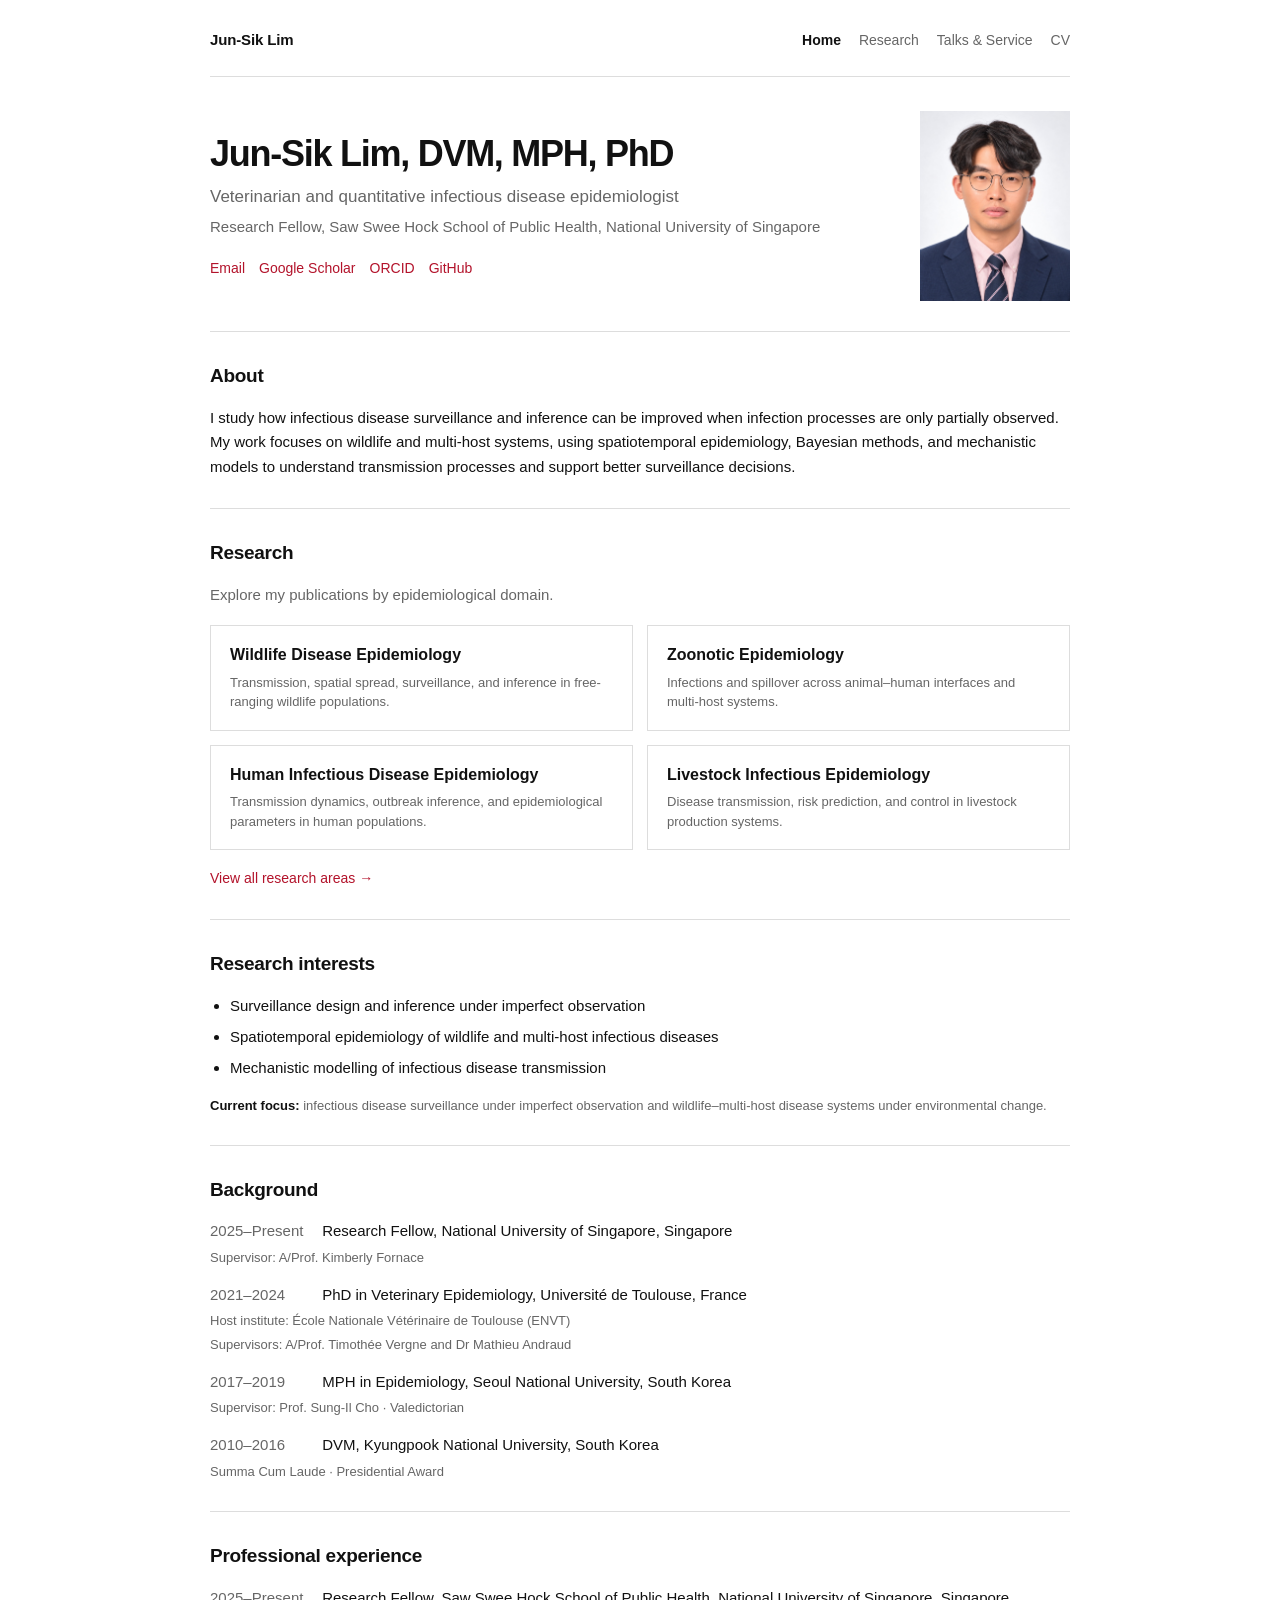
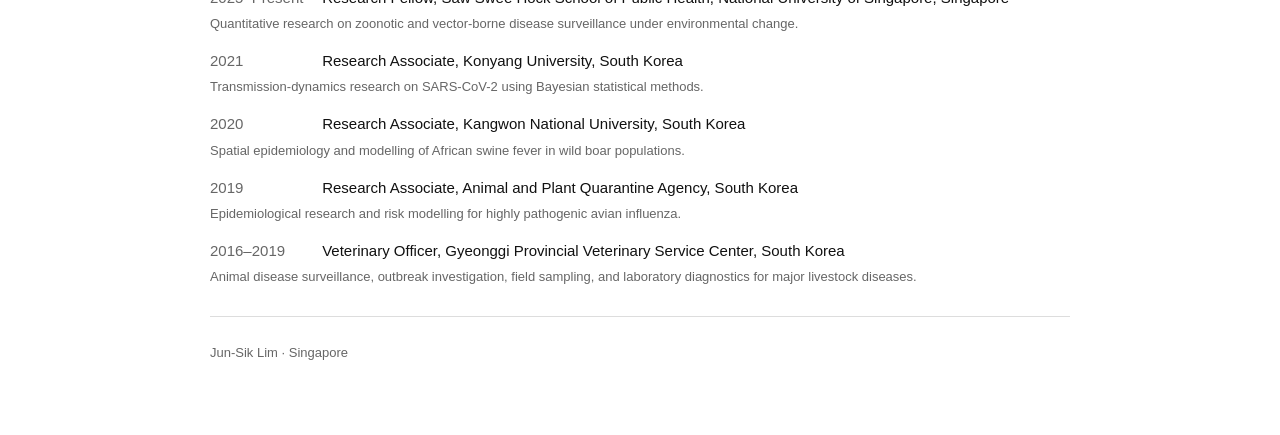
==== index.html @ 7849319b "Add files via upload" ====
<!doctype html>
<html lang="en">
<head>
  <meta charset="utf-8">
  <meta name="viewport" content="width=device-width, initial-scale=1">
  <title>Jun-Sik Lim | Infectious Disease Epidemiologist</title>
  <meta name="description" content="Official academic website of Jun-Sik Lim, DVM, MPH, PhD — veterinarian and quantitative infectious disease epidemiologist working on surveillance, wildlife and multi-host systems, spatiotemporal epidemiology, Bayesian methods, and mechanistic modelling.">
  <meta name="author" content="Jun-Sik Lim">
  <meta name="robots" content="index, follow, max-image-preview:large, max-snippet:-1, max-video-preview:-1">
  <meta property="og:type" content="profile">
  <meta property="og:title" content="Jun-Sik Lim | Infectious Disease Epidemiologist">
  <meta property="og:description" content="Veterinarian and quantitative infectious disease epidemiologist studying surveillance, wildlife and multi-host systems, and infectious disease transmission.">
  <meta property="profile:first_name" content="Jun-Sik">
  <meta property="profile:last_name" content="Lim">
  <link rel="stylesheet" href="assets/site.css">
  <script type="application/ld+json">
  {
    "@context": "https://schema.org",
    "@type": "ProfilePage",
    "mainEntity": {
      "@type": "Person",
      "name": "Jun-Sik Lim",
      "alternateName": ["Jun Sik Lim", "LIM Jun-Sik", "Jun-Sik LIM"],
      "honorificSuffix": ["DVM", "MPH", "PhD"],
      "jobTitle": "Research Fellow",
      "description": "Veterinarian and quantitative infectious disease epidemiologist studying infectious disease surveillance and inference under imperfect observation, with a focus on wildlife and multi-host systems.",
      "affiliation": {"@type": "CollegeOrUniversity", "name": "National University of Singapore"},
      "sameAs": [
        "https://sph.nus.edu.sg/faculty-directory/lim-jun-sik/",
        "https://scholar.google.com/citations?user=Qji39HAAAAAJ",
        "https://orcid.org/0000-0003-4645-2347",
        "https://github.com/borizook"
      ]
    }
  }
  </script>
</head>
<body>
  <main class="page">
    <nav class="site-nav" aria-label="Primary navigation">
      <a class="brand" href="index.html">Jun-Sik Lim</a>
      <div class="nav-links">
        <a class="active" href="index.html">Home</a>
        <a href="research.html">Research</a>
        <a href="talks-service.html">Talks &amp; Service</a>
        <a href="cv.html">CV</a>
      </div>
    </nav>

    <header class="profile-header">
      <div class="profile-text">
        <h1>Jun-Sik Lim, DVM, MPH, PhD</h1>
        <p class="title">Veterinarian and quantitative infectious disease epidemiologist</p>
        <p class="affiliation">Research Fellow, Saw Swee Hock School of Public Health, National University of Singapore</p>
        <div class="links">
          <a href="mailto:jun-sik.lim@nus.edu.sg">Email</a>
          <a href="https://scholar.google.com/citations?user=Qji39HAAAAAJ" target="_blank" rel="noopener">Google Scholar</a>
          <a href="https://orcid.org/0000-0003-4645-2347" target="_blank" rel="noopener">ORCID</a>
          <a href="https://github.com/borizook" target="_blank" rel="noopener">GitHub</a>
        </div>
      </div>
      <img src="assets/profile.png" alt="Jun-Sik Lim, veterinarian and quantitative infectious disease epidemiologist" class="profile-photo" width="150" height="190" decoding="async" fetchpriority="high">
    </header>

    <section>
      <h2>About</h2>
      <p>I study how infectious disease surveillance and inference can be improved when infection processes are only partially observed. My work focuses on wildlife and multi-host systems, using spatiotemporal epidemiology, Bayesian methods, and mechanistic models to understand transmission processes and support better surveillance decisions.</p>
    </section>

    <section>
      <h2>Research</h2>
      <p class="muted">Explore my publications by epidemiological domain.</p>
      <div class="area-grid">
        <a class="area-card" href="wildlife-disease-epidemiology.html">
          <div class="name">Wildlife Disease Epidemiology</div>
          <div class="desc">Transmission, spatial spread, surveillance, and inference in free-ranging wildlife populations.</div>
        </a>
        <a class="area-card" href="zoonotic-epidemiology.html">
          <div class="name">Zoonotic Epidemiology</div>
          <div class="desc">Infections and spillover across animal–human interfaces and multi-host systems.</div>
        </a>
        <a class="area-card" href="human-infectious-disease-epidemiology.html">
          <div class="name">Human Infectious Disease Epidemiology</div>
          <div class="desc">Transmission dynamics, outbreak inference, and epidemiological parameters in human populations.</div>
        </a>
        <a class="area-card" href="livestock-infectious-epidemiology.html">
          <div class="name">Livestock Infectious Epidemiology</div>
          <div class="desc">Disease transmission, risk prediction, and control in livestock production systems.</div>
        </a>
      </div>
      <p style="margin-top:17px;font-size:14px;"><a href="research.html">View all research areas →</a></p>
    </section>

    <section>
      <h2>Research interests</h2>
      <ul>
        <li>Surveillance design and inference under imperfect observation</li>
        <li>Spatiotemporal epidemiology of wildlife and multi-host infectious diseases</li>
        <li>Mechanistic modelling of infectious disease transmission</li>
      </ul>
      <p class="pub-meta" style="margin-top:14px;"><strong style="color:#111111;">Current focus:</strong> infectious disease surveillance under imperfect observation and wildlife–multi-host disease systems under environmental change.</p>
    </section>

    <section>
      <h2>Background</h2>
      <div class="background-item"><span class="year">2025–Present</span> Research Fellow, National University of Singapore, Singapore<div class="pub-meta">Supervisor: A/Prof. Kimberly Fornace</div></div>
      <div class="background-item"><span class="year">2021–2024</span> PhD in Veterinary Epidemiology, Université de Toulouse, France<div class="pub-meta">Host institute: École Nationale Vétérinaire de Toulouse (ENVT)</div><div class="pub-meta">Supervisors: A/Prof. Timothée Vergne and Dr Mathieu Andraud</div></div>
      <div class="background-item"><span class="year">2017–2019</span> MPH in Epidemiology, Seoul National University, South Korea<div class="pub-meta">Supervisor: Prof. Sung-Il Cho · Valedictorian</div></div>
      <div class="background-item"><span class="year">2010–2016</span> DVM, Kyungpook National University, South Korea<div class="pub-meta">Summa Cum Laude · Presidential Award</div></div>
    </section>

    <section>
      <h2>Professional experience</h2>
      <div class="background-item"><span class="year">2025–Present</span> Research Fellow, Saw Swee Hock School of Public Health, National University of Singapore, Singapore<div class="pub-meta">Quantitative research on zoonotic and vector-borne disease surveillance under environmental change.</div></div>
      <div class="background-item"><span class="year">2021</span> Research Associate, Konyang University, South Korea<div class="pub-meta">Transmission-dynamics research on SARS-CoV-2 using Bayesian statistical methods.</div></div>
      <div class="background-item"><span class="year">2020</span> Research Associate, Kangwon National University, South Korea<div class="pub-meta">Spatial epidemiology and modelling of African swine fever in wild boar populations.</div></div>
      <div class="background-item"><span class="year">2019</span> Research Associate, Animal and Plant Quarantine Agency, South Korea<div class="pub-meta">Epidemiological research and risk modelling for highly pathogenic avian influenza.</div></div>
      <div class="background-item"><span class="year">2016–2019</span> Veterinary Officer, Gyeonggi Provincial Veterinary Service Center, South Korea<div class="pub-meta">Animal disease surveillance, outbreak investigation, field sampling, and laboratory diagnostics for major livestock diseases.</div></div>
    </section>

    <footer>Jun-Sik Lim · Singapore</footer>
  </main>
</body>
</html>
---- assets/site.css ----
:root{
  --text:#111111;
  --muted:#666666;
  --line:#dddddd;
  --accent:#b3132b;
  --bg:#ffffff;
  --soft:#f7f7f7;
  --max:860px;
}

*{box-sizing:border-box}
html{scroll-behavior:smooth}
body{
  margin:0;
  background:var(--bg);
  color:var(--text);
  font-family:Arial,Helvetica,"Apple SD Gothic Neo","Noto Sans KR",sans-serif;
  line-height:1.62;
  -webkit-font-smoothing:antialiased;
}
a{color:var(--accent);text-decoration:none}
a:hover{text-decoration:underline}
.page{
  width:min(var(--max),calc(100% - 36px));
  margin:0 auto;
  padding:28px 0 72px;
}
.site-nav{
  display:flex;
  justify-content:space-between;
  align-items:center;
  gap:24px;
  padding:0 0 24px;
  margin-bottom:34px;
  border-bottom:1px solid var(--line);
}
.brand{
  color:var(--text);
  font-weight:700;
  font-size:15px;
  letter-spacing:-0.01em;
  white-space:nowrap;
}
.brand:hover{text-decoration:none;color:var(--accent)}
.nav-links{display:flex;flex-wrap:wrap;gap:18px;font-size:14px}
.nav-links a{color:var(--muted)}
.nav-links a:hover,.nav-links a.active{color:var(--text);text-decoration:none}
.nav-links a.active{font-weight:700}

.profile-header{
  display:flex;
  justify-content:space-between;
  align-items:center;
  gap:42px;
  padding-bottom:30px;
  border-bottom:1px solid var(--line);
}
.profile-text{flex:1;min-width:0}
.profile-photo{
  width:150px;
  height:190px;
  object-fit:cover;
  object-position:center top;
  flex:0 0 auto;
}
h1{
  margin:0 0 9px;
  font-size:36px;
  line-height:1.15;
  font-weight:700;
  letter-spacing:-0.035em;
}
.page-title{font-size:34px}
.title{margin:0;font-size:17px;color:var(--muted)}
.affiliation{margin:4px 0 0;font-size:15px;color:var(--muted)}
.links{display:flex;flex-wrap:wrap;gap:14px;margin-top:18px;font-size:14px}
section{padding:29px 0;border-bottom:1px solid var(--line)}
h2{margin:0 0 14px;font-size:19px;font-weight:700;letter-spacing:-0.015em}
h3{margin:0 0 6px;font-size:16px;font-weight:700}
p{margin:0;font-size:15px}
.lede{max-width:760px;color:#333;font-size:16px}
.muted{color:var(--muted)}
ul{margin:0;padding-left:20px}
li{margin:7px 0;font-size:15px}

.area-grid{
  display:grid;
  grid-template-columns:repeat(2,minmax(0,1fr));
  gap:14px;
  margin-top:18px;
}
.area-card{
  display:block;
  padding:18px 19px;
  border:1px solid var(--line);
  color:var(--text);
  background:#fff;
  transition:transform .15s ease,border-color .15s ease,box-shadow .15s ease;
}
.area-card:hover{
  text-decoration:none;
  border-color:#b7b7b7;
  transform:translateY(-1px);
  box-shadow:0 4px 16px rgba(0,0,0,.04);
}
.area-card .kicker{font-size:12px;color:var(--muted);margin-bottom:4px;text-transform:uppercase;letter-spacing:.04em}
.area-card .name{font-size:16px;font-weight:700;line-height:1.35}
.area-card .desc{margin-top:7px;font-size:13px;color:var(--muted);line-height:1.5}

.research-subnav{
  display:flex;
  flex-wrap:wrap;
  gap:8px;
  margin-top:20px;
}
.research-subnav a{
  display:inline-block;
  padding:7px 10px;
  border:1px solid var(--line);
  border-radius:999px;
  color:var(--muted);
  font-size:12px;
  line-height:1.2;
}
.research-subnav a:hover,.research-subnav a.active{
  text-decoration:none;
  border-color:var(--text);
  color:var(--text);
}
.research-subnav a.active{background:var(--text);color:#fff}

.pub{margin-bottom:19px}
.pub:last-child{margin-bottom:0}
.pub-title{font-size:15px;font-weight:600;line-height:1.48}
.pub-title a{color:var(--text)}
.pub-title a:hover{color:var(--accent);text-decoration:none}
.pub-meta{margin-top:3px;font-size:13px;color:var(--muted)}
.pub-role{
  display:inline-block;
  margin-left:6px;
  padding:1px 6px;
  border:1px solid #d4d4d4;
  border-radius:999px;
  color:#555;
  font-size:11px;
  line-height:1.5;
  vertical-align:1px;
  white-space:nowrap;
}

.background-item{margin-bottom:15px;font-size:15px}
.background-item:last-child{margin-bottom:0}
.year{color:var(--muted);display:inline-block;min-width:108px}
.small{font-size:13px;color:var(--muted)}

.breadcrumb{margin:0 0 15px;font-size:13px;color:var(--muted)}
.breadcrumb a{color:var(--muted)}
.section-intro{padding:4px 0 30px;border-bottom:1px solid var(--line)}
.section-intro .lede{margin-top:9px}
.back-link{display:inline-block;margin-top:18px;font-size:13px}

.cv-grid{display:grid;grid-template-columns:1fr 1fr;gap:26px}
.cv-block{padding:0}
.cv-block h2{font-size:17px}

footer{padding-top:25px;font-size:13px;color:var(--muted)}

@media(max-width:680px){
  .page{padding-top:20px}
  .site-nav{align-items:flex-start;flex-direction:column;gap:12px;margin-bottom:28px}
  .nav-links{gap:14px}
  .profile-header{flex-direction:column-reverse;align-items:flex-start;gap:22px}
  .profile-photo{width:120px;height:150px}
  h1,.page-title{font-size:30px}
  .area-grid,.cv-grid{grid-template-columns:1fr}
  .year{display:block;min-width:0;margin-bottom:2px}
}
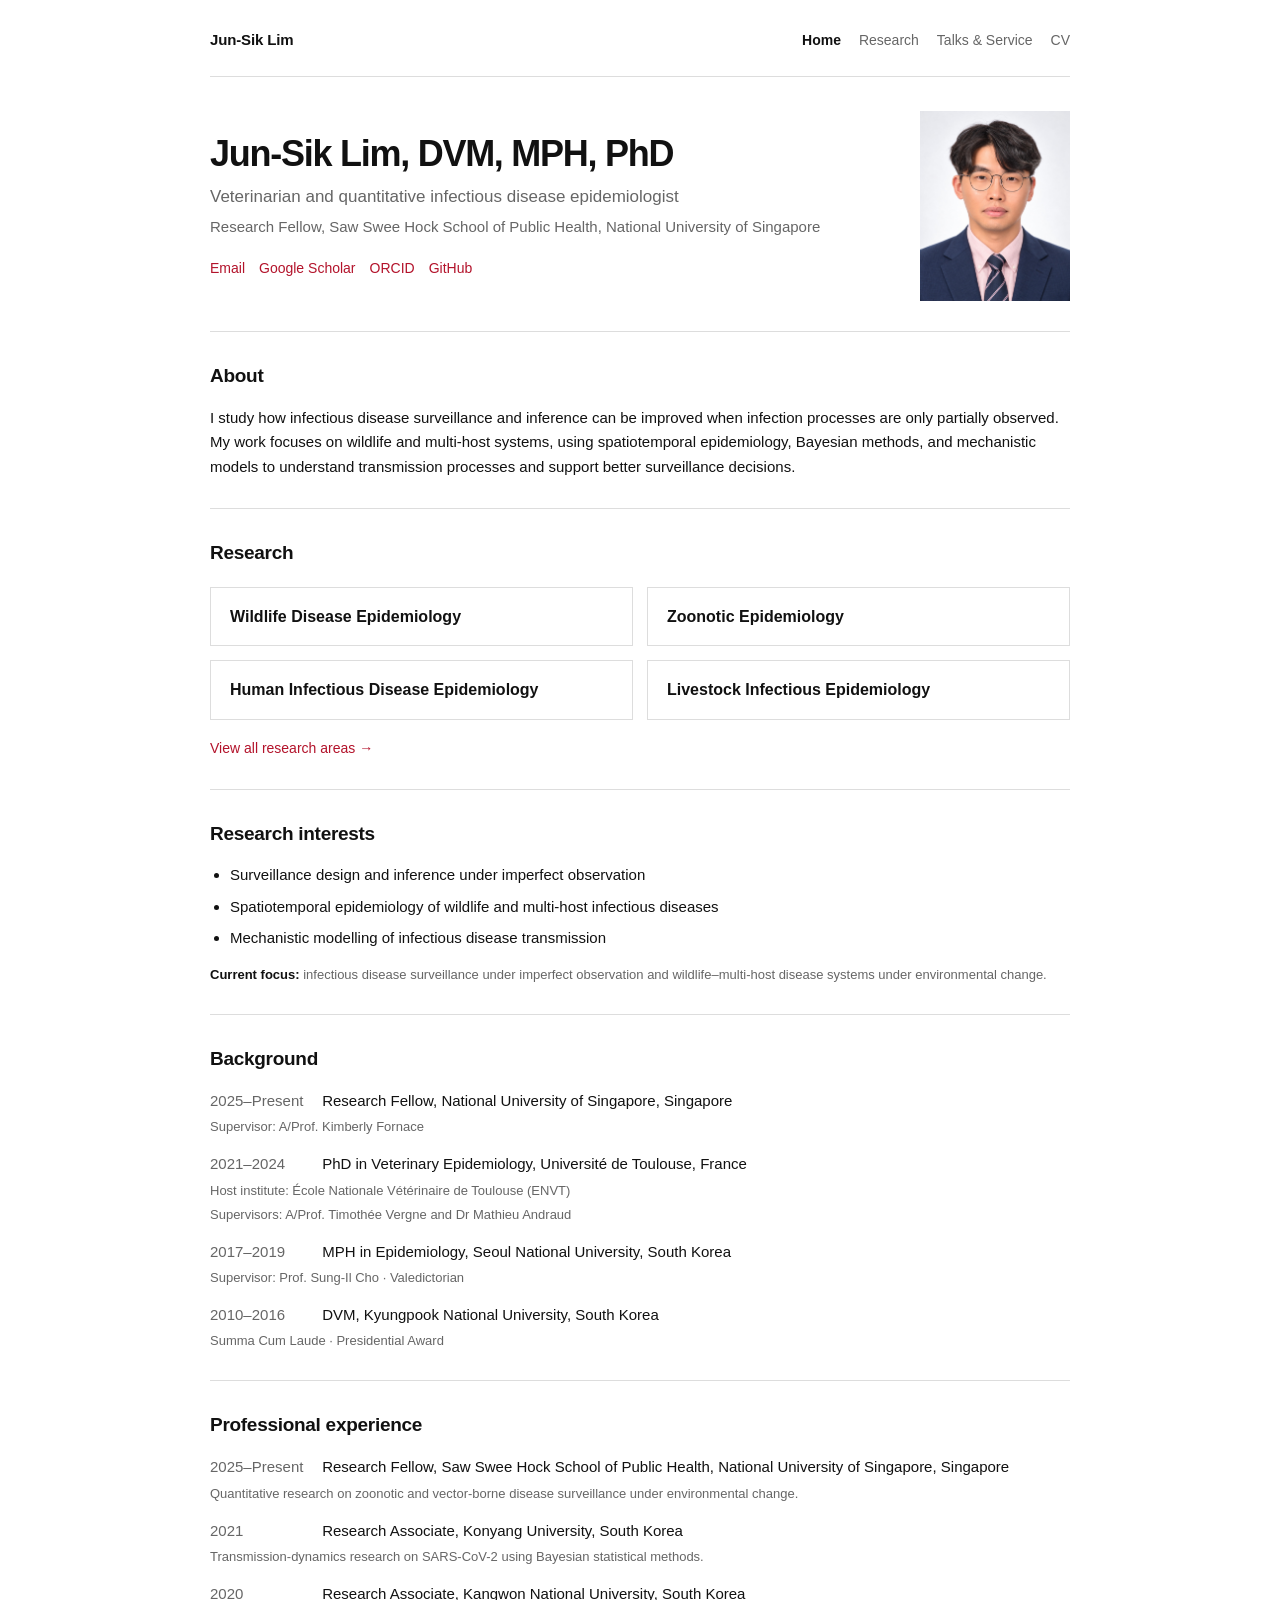
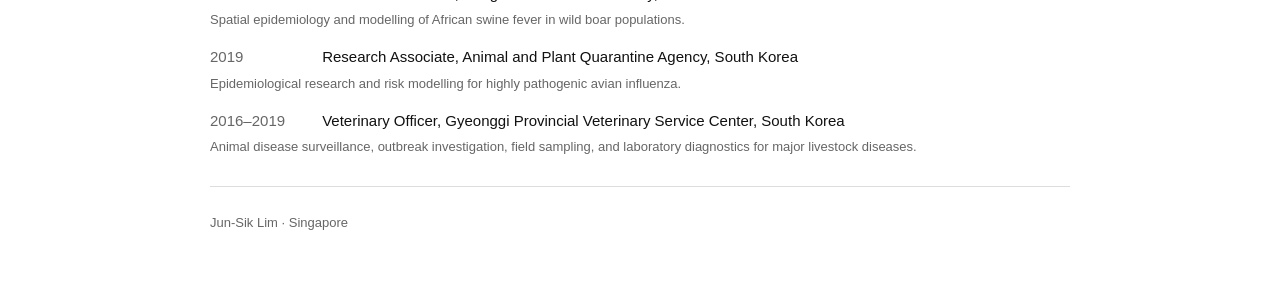
==== commit 9613a45a: "Add files via upload" ====
--- a/index.html
+++ b/index.html
@@ -69,23 +69,18 @@
 
     <section>
       <h2>Research</h2>
-      <p class="muted">Explore my publications by epidemiological domain.</p>
       <div class="area-grid">
         <a class="area-card" href="wildlife-disease-epidemiology.html">
           <div class="name">Wildlife Disease Epidemiology</div>
-          <div class="desc">Transmission, spatial spread, surveillance, and inference in free-ranging wildlife populations.</div>
         </a>
         <a class="area-card" href="zoonotic-epidemiology.html">
           <div class="name">Zoonotic Epidemiology</div>
-          <div class="desc">Infections and spillover across animal–human interfaces and multi-host systems.</div>
         </a>
         <a class="area-card" href="human-infectious-disease-epidemiology.html">
           <div class="name">Human Infectious Disease Epidemiology</div>
-          <div class="desc">Transmission dynamics, outbreak inference, and epidemiological parameters in human populations.</div>
         </a>
         <a class="area-card" href="livestock-infectious-epidemiology.html">
           <div class="name">Livestock Infectious Epidemiology</div>
-          <div class="desc">Disease transmission, risk prediction, and control in livestock production systems.</div>
         </a>
       </div>
       <p style="margin-top:17px;font-size:14px;"><a href="research.html">View all research areas →</a></p>
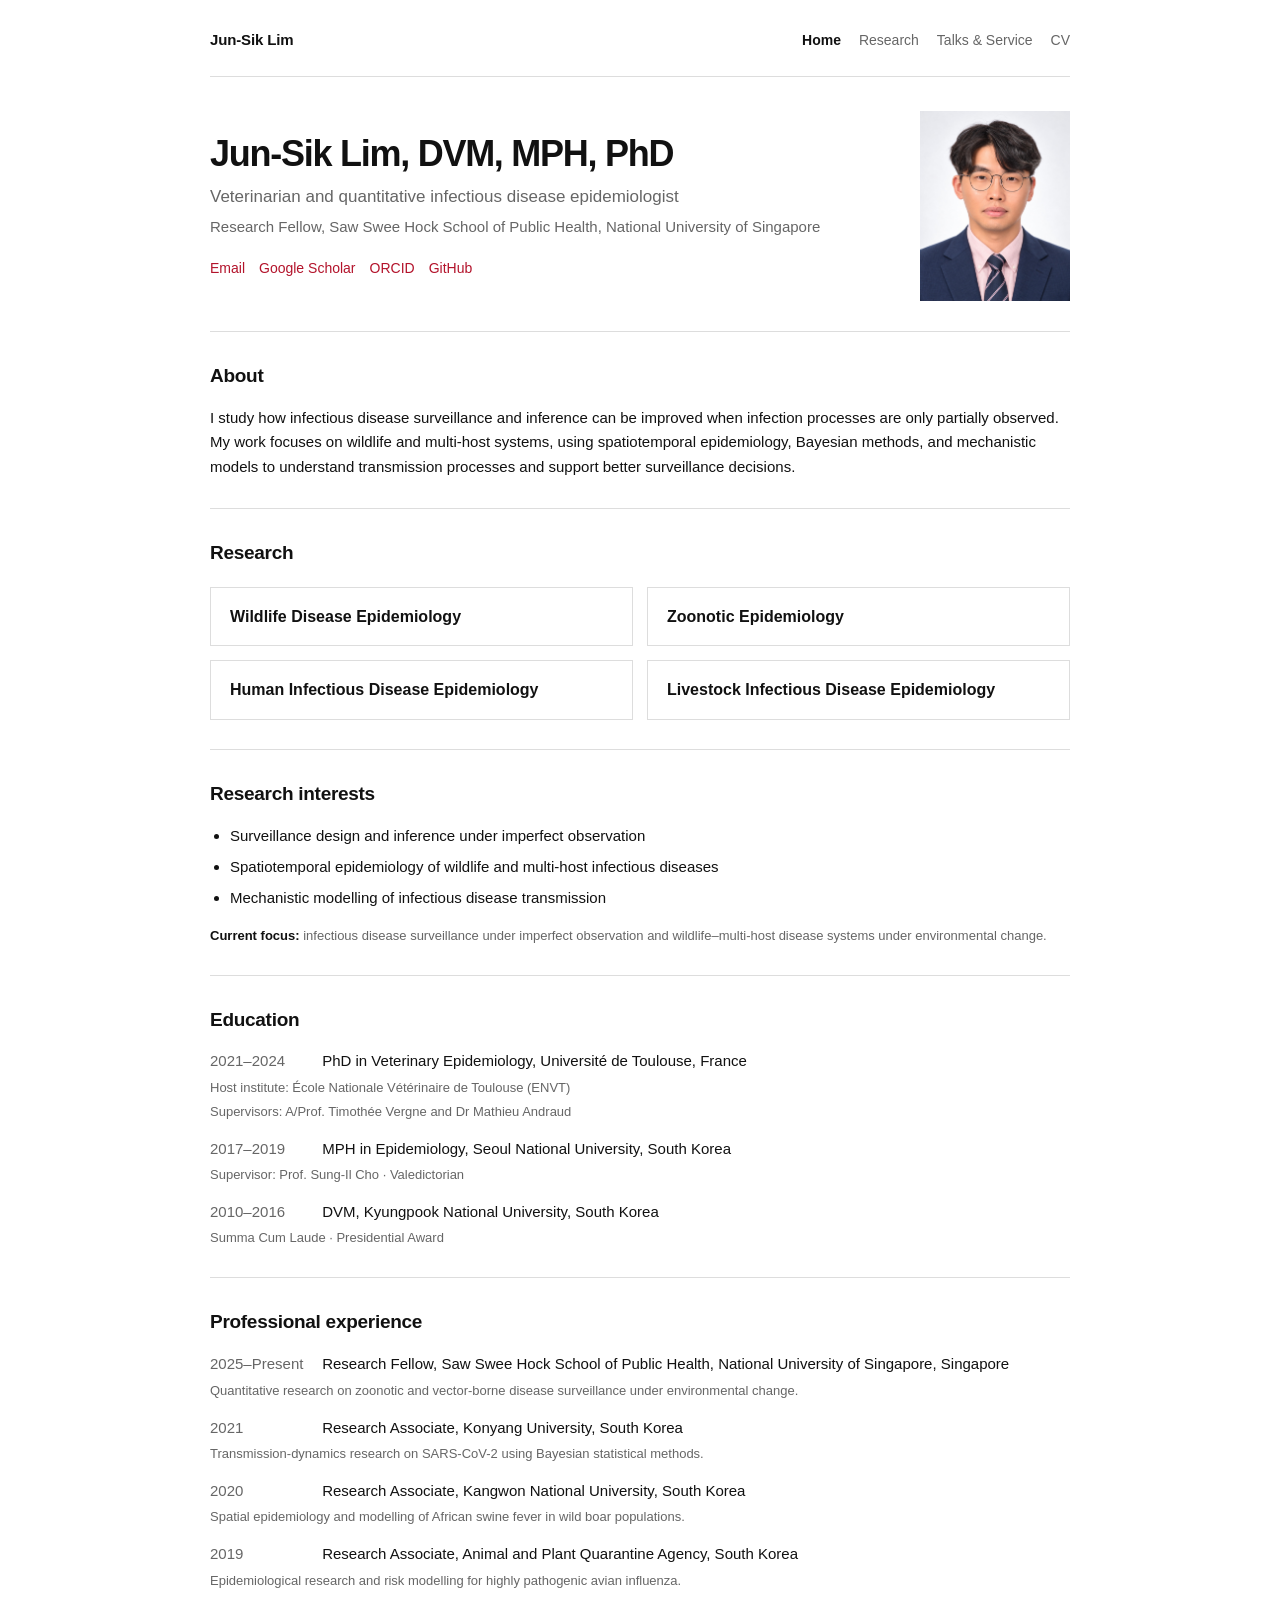
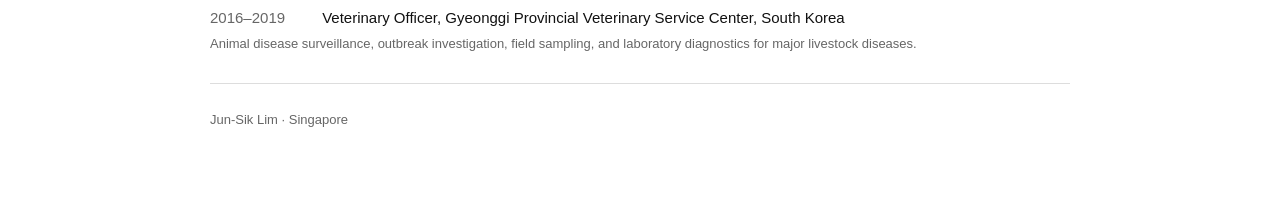
==== commit 1a62cfc5: "Add files via upload" ====
--- a/index.html
+++ b/index.html
@@ -80,10 +80,9 @@
           <div class="name">Human Infectious Disease Epidemiology</div>
         </a>
         <a class="area-card" href="livestock-infectious-epidemiology.html">
-          <div class="name">Livestock Infectious Epidemiology</div>
+          <div class="name">Livestock Infectious Disease Epidemiology</div>
         </a>
       </div>
-      <p style="margin-top:17px;font-size:14px;"><a href="research.html">View all research areas →</a></p>
     </section>
 
     <section>
@@ -97,8 +96,7 @@
     </section>
 
     <section>
-      <h2>Background</h2>
-      <div class="background-item"><span class="year">2025–Present</span> Research Fellow, National University of Singapore, Singapore<div class="pub-meta">Supervisor: A/Prof. Kimberly Fornace</div></div>
+      <h2>Education</h2>
       <div class="background-item"><span class="year">2021–2024</span> PhD in Veterinary Epidemiology, Université de Toulouse, France<div class="pub-meta">Host institute: École Nationale Vétérinaire de Toulouse (ENVT)</div><div class="pub-meta">Supervisors: A/Prof. Timothée Vergne and Dr Mathieu Andraud</div></div>
       <div class="background-item"><span class="year">2017–2019</span> MPH in Epidemiology, Seoul National University, South Korea<div class="pub-meta">Supervisor: Prof. Sung-Il Cho · Valedictorian</div></div>
       <div class="background-item"><span class="year">2010–2016</span> DVM, Kyungpook National University, South Korea<div class="pub-meta">Summa Cum Laude · Presidential Award</div></div>
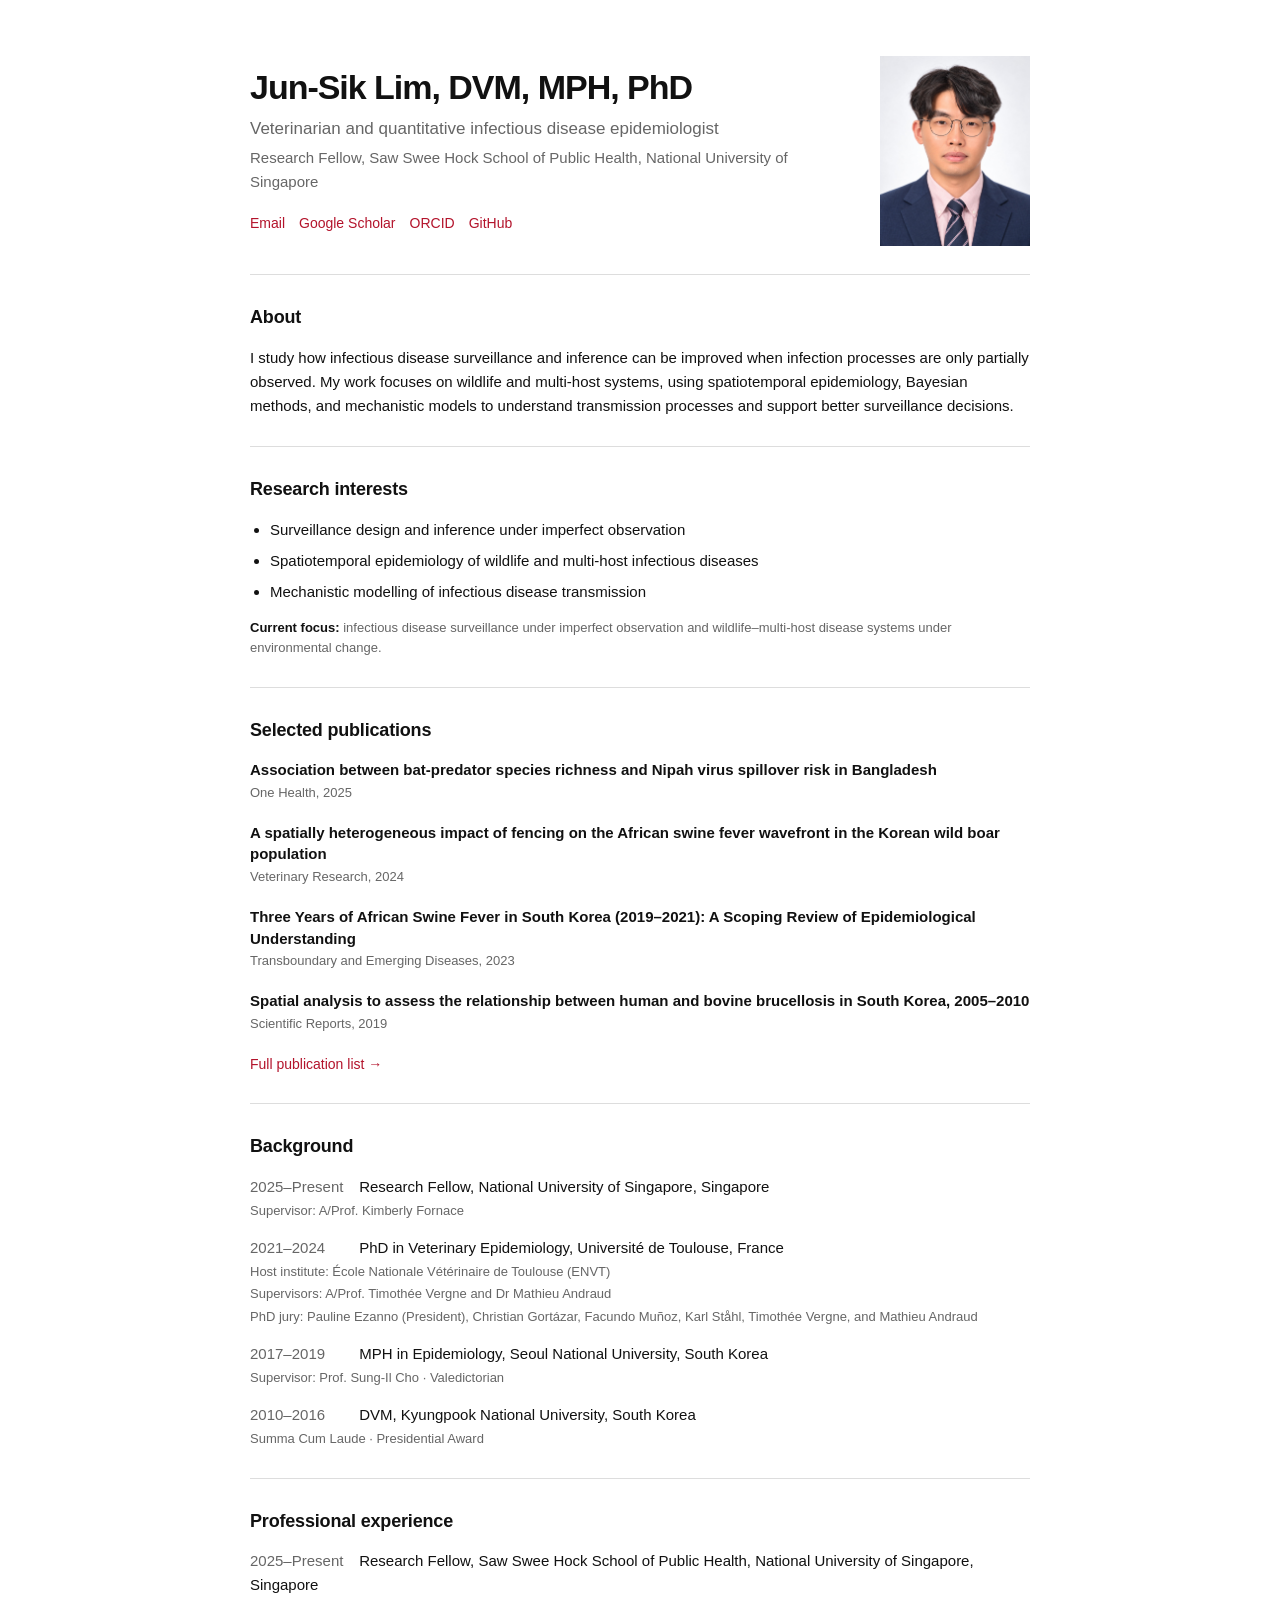
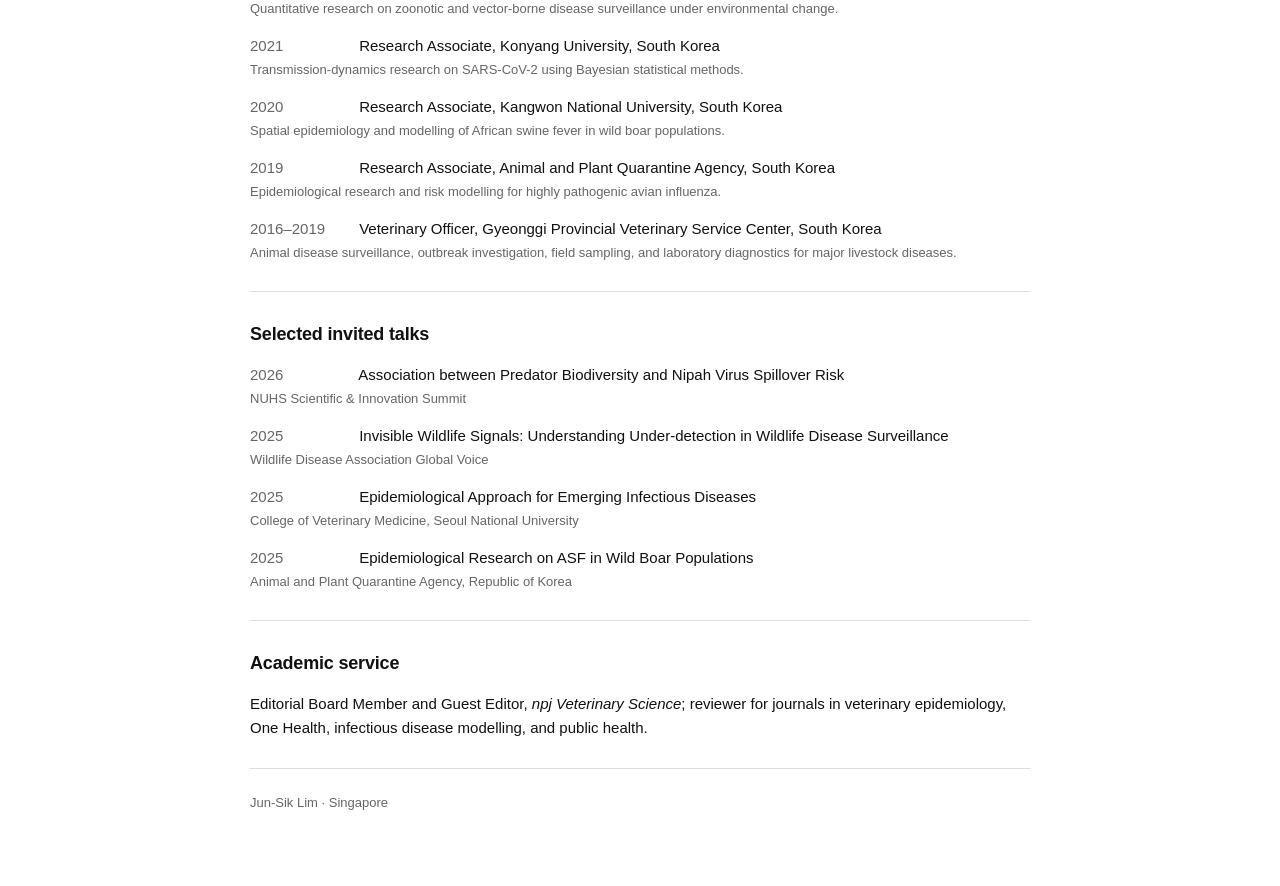
==== commit 1192d74d: "Add files via upload" ====
--- a/index.html
+++ b/index.html
@@ -3,55 +3,215 @@
 <head>
   <meta charset="utf-8">
   <meta name="viewport" content="width=device-width, initial-scale=1">
-  <title>Jun-Sik Lim | Infectious Disease Epidemiologist</title>
-  <meta name="description" content="Official academic website of Jun-Sik Lim, DVM, MPH, PhD — veterinarian and quantitative infectious disease epidemiologist working on surveillance, wildlife and multi-host systems, spatiotemporal epidemiology, Bayesian methods, and mechanistic modelling.">
-  <meta name="author" content="Jun-Sik Lim">
-  <meta name="robots" content="index, follow, max-image-preview:large, max-snippet:-1, max-video-preview:-1">
-  <meta property="og:type" content="profile">
-  <meta property="og:title" content="Jun-Sik Lim | Infectious Disease Epidemiologist">
-  <meta property="og:description" content="Veterinarian and quantitative infectious disease epidemiologist studying surveillance, wildlife and multi-host systems, and infectious disease transmission.">
-  <meta property="profile:first_name" content="Jun-Sik">
-  <meta property="profile:last_name" content="Lim">
-  <link rel="stylesheet" href="assets/site.css">
-  <script type="application/ld+json">
-  {
-    "@context": "https://schema.org",
-    "@type": "ProfilePage",
-    "mainEntity": {
-      "@type": "Person",
-      "name": "Jun-Sik Lim",
-      "alternateName": ["Jun Sik Lim", "LIM Jun-Sik", "Jun-Sik LIM"],
-      "honorificSuffix": ["DVM", "MPH", "PhD"],
-      "jobTitle": "Research Fellow",
-      "description": "Veterinarian and quantitative infectious disease epidemiologist studying infectious disease surveillance and inference under imperfect observation, with a focus on wildlife and multi-host systems.",
-      "affiliation": {"@type": "CollegeOrUniversity", "name": "National University of Singapore"},
-      "sameAs": [
-        "https://sph.nus.edu.sg/faculty-directory/lim-jun-sik/",
-        "https://scholar.google.com/citations?user=Qji39HAAAAAJ",
-        "https://orcid.org/0000-0003-4645-2347",
-        "https://github.com/borizook"
-      ]
-    }
-  }
-  </script>
+  <meta name="description" content="Jun-Sik Lim — veterinarian and quantitative infectious disease epidemiologist.">
+  <title>Jun-Sik Lim</title>
+
+  <style>
+    :root{
+      --text:#111111;
+      --muted:#666666;
+      --line:#dddddd;
+      --accent:#b3132b;
+      --bg:#ffffff;
+      --max:780px;
+    }
+
+    *{box-sizing:border-box}
+
+    body{
+      margin:0;
+      background:var(--bg);
+      color:var(--text);
+      font-family:Arial,Helvetica,"Apple SD Gothic Neo","Noto Sans KR",sans-serif;
+      line-height:1.6;
+      -webkit-font-smoothing:antialiased;
+    }
+
+    a{
+      color:var(--accent);
+      text-decoration:none;
+    }
+
+    a:hover{
+      text-decoration:underline;
+    }
+
+    .page{
+      width:min(var(--max),calc(100% - 36px));
+      margin:0 auto;
+      padding:56px 0 72px;
+    }
+
+    header{
+      padding-bottom:28px;
+      border-bottom:1px solid var(--line);
+    }
+
+    .profile-header{
+      display:flex;
+      justify-content:space-between;
+      align-items:center;
+      gap:40px;
+    }
+
+    .profile-text{
+      flex:1;
+      min-width:0;
+    }
+
+    .profile-photo{
+      width:150px;
+      height:190px;
+      object-fit:cover;
+      object-position:center top;
+      flex:0 0 auto;
+    }
+
+    h1{
+      margin:0 0 8px;
+      font-size:34px;
+      line-height:1.15;
+      font-weight:700;
+      letter-spacing:-0.03em;
+    }
+
+    .title{
+      margin:0;
+      font-size:17px;
+      color:var(--muted);
+    }
+
+    .affiliation{
+      margin:4px 0 0;
+      font-size:15px;
+      color:var(--muted);
+    }
+
+    .links{
+      display:flex;
+      flex-wrap:wrap;
+      gap:14px;
+      margin-top:18px;
+      font-size:14px;
+    }
+
+    section{
+      padding:28px 0;
+      border-bottom:1px solid var(--line);
+    }
+
+    h2{
+      margin:0 0 14px;
+      font-size:18px;
+      font-weight:700;
+      letter-spacing:-0.01em;
+    }
+
+    p{
+      margin:0;
+      font-size:15px;
+    }
+
+    ul{
+      margin:0;
+      padding-left:20px;
+    }
+
+    li{
+      margin:7px 0;
+      font-size:15px;
+    }
+
+    .pub{
+      margin-bottom:18px;
+    }
+
+    .pub:last-child{
+      margin-bottom:0;
+    }
+
+    .pub-title{
+      font-size:15px;
+      font-weight:600;
+      line-height:1.45;
+    }
+
+    .pub-title a{
+      color:var(--text);
+    }
+
+    .pub-title a:hover{
+      color:var(--accent);
+      text-decoration:none;
+    }
+
+    .pub-meta{
+      margin-top:2px;
+      font-size:13px;
+      color:var(--muted);
+    }
+
+    .background-item{
+      margin-bottom:14px;
+      font-size:15px;
+    }
+
+    .background-item:last-child{
+      margin-bottom:0;
+    }
+
+    .year{
+      color:var(--muted);
+      display:inline-block;
+      min-width:105px;
+    }
+
+    footer{
+      padding-top:24px;
+      font-size:13px;
+      color:var(--muted);
+    }
+
+    @media(max-width:560px){
+      .page{
+        padding-top:36px;
+      }
+
+      .profile-header{
+        flex-direction:column-reverse;
+        align-items:flex-start;
+        gap:24px;
+      }
+
+      .profile-photo{
+        width:120px;
+        height:150px;
+      }
+
+      h1{
+        font-size:30px;
+      }
+
+      .year{
+        display:block;
+        min-width:0;
+        margin-bottom:2px;
+      }
+    }
+  </style>
 </head>
+
 <body>
   <main class="page">
-    <nav class="site-nav" aria-label="Primary navigation">
-      <a class="brand" href="index.html">Jun-Sik Lim</a>
-      <div class="nav-links">
-        <a class="active" href="index.html">Home</a>
-        <a href="research.html">Research</a>
-        <a href="talks-service.html">Talks &amp; Service</a>
-        <a href="cv.html">CV</a>
-      </div>
-    </nav>
 
     <header class="profile-header">
       <div class="profile-text">
         <h1>Jun-Sik Lim, DVM, MPH, PhD</h1>
         <p class="title">Veterinarian and quantitative infectious disease epidemiologist</p>
-        <p class="affiliation">Research Fellow, Saw Swee Hock School of Public Health, National University of Singapore</p>
+        <p class="affiliation">
+          Research Fellow, Saw Swee Hock School of Public Health, National University of Singapore
+        </p>
+
         <div class="links">
           <a href="mailto:jun-sik.lim@nus.edu.sg">Email</a>
           <a href="https://scholar.google.com/citations?user=Qji39HAAAAAJ" target="_blank" rel="noopener">Google Scholar</a>
@@ -59,30 +219,18 @@
           <a href="https://github.com/borizook" target="_blank" rel="noopener">GitHub</a>
         </div>
       </div>
-      <img src="assets/profile.png" alt="Jun-Sik Lim, veterinarian and quantitative infectious disease epidemiologist" class="profile-photo" width="150" height="190" decoding="async" fetchpriority="high">
+
+      <img src="assets/profile.png" alt="Jun-Sik Lim" class="profile-photo">
     </header>
 
     <section>
       <h2>About</h2>
-      <p>I study how infectious disease surveillance and inference can be improved when infection processes are only partially observed. My work focuses on wildlife and multi-host systems, using spatiotemporal epidemiology, Bayesian methods, and mechanistic models to understand transmission processes and support better surveillance decisions.</p>
-    </section>
-
-    <section>
-      <h2>Research</h2>
-      <div class="area-grid">
-        <a class="area-card" href="wildlife-disease-epidemiology.html">
-          <div class="name">Wildlife Disease Epidemiology</div>
-        </a>
-        <a class="area-card" href="zoonotic-epidemiology.html">
-          <div class="name">Zoonotic Epidemiology</div>
-        </a>
-        <a class="area-card" href="human-infectious-disease-epidemiology.html">
-          <div class="name">Human Infectious Disease Epidemiology</div>
-        </a>
-        <a class="area-card" href="livestock-infectious-epidemiology.html">
-          <div class="name">Livestock Infectious Disease Epidemiology</div>
-        </a>
-      </div>
+      <p>
+        I study how infectious disease surveillance and inference can be improved when infection processes
+        are only partially observed. My work focuses on wildlife and multi-host systems, using spatiotemporal
+        epidemiology, Bayesian methods, and mechanistic models to understand transmission processes and support
+        better surveillance decisions.
+      </p>
     </section>
 
     <section>
@@ -92,26 +240,162 @@
         <li>Spatiotemporal epidemiology of wildlife and multi-host infectious diseases</li>
         <li>Mechanistic modelling of infectious disease transmission</li>
       </ul>
-      <p class="pub-meta" style="margin-top:14px;"><strong style="color:#111111;">Current focus:</strong> infectious disease surveillance under imperfect observation and wildlife–multi-host disease systems under environmental change.</p>
-    </section>
-
-    <section>
-      <h2>Education</h2>
-      <div class="background-item"><span class="year">2021–2024</span> PhD in Veterinary Epidemiology, Université de Toulouse, France<div class="pub-meta">Host institute: École Nationale Vétérinaire de Toulouse (ENVT)</div><div class="pub-meta">Supervisors: A/Prof. Timothée Vergne and Dr Mathieu Andraud</div></div>
-      <div class="background-item"><span class="year">2017–2019</span> MPH in Epidemiology, Seoul National University, South Korea<div class="pub-meta">Supervisor: Prof. Sung-Il Cho · Valedictorian</div></div>
-      <div class="background-item"><span class="year">2010–2016</span> DVM, Kyungpook National University, South Korea<div class="pub-meta">Summa Cum Laude · Presidential Award</div></div>
+      <p class="pub-meta" style="margin-top:14px;">
+        <strong style="color:#111111;">Current focus:</strong>
+        infectious disease surveillance under imperfect observation and wildlife–multi-host disease systems under environmental change.
+      </p>
+    </section>
+
+    <section>
+      <h2>Selected publications</h2>
+
+      <div class="pub">
+        <div class="pub-title">
+          <a href="https://doi.org/10.1016/j.onehlt.2025.101274" target="_blank" rel="noopener">
+            Association between bat-predator species richness and Nipah virus spillover risk in Bangladesh
+          </a>
+        </div>
+        <div class="pub-meta">One Health, 2025</div>
+      </div>
+
+      <div class="pub">
+        <div class="pub-title">
+          <a href="https://doi.org/10.1186/s13567-024-01422-7" target="_blank" rel="noopener">
+            A spatially heterogeneous impact of fencing on the African swine fever wavefront in the Korean wild boar population
+          </a>
+        </div>
+        <div class="pub-meta">Veterinary Research, 2024</div>
+      </div>
+
+      <div class="pub">
+        <div class="pub-title">
+          <a href="https://doi.org/10.1155/2023/4686980" target="_blank" rel="noopener">
+            Three Years of African Swine Fever in South Korea (2019–2021): A Scoping Review of Epidemiological Understanding
+          </a>
+        </div>
+        <div class="pub-meta">Transboundary and Emerging Diseases, 2023</div>
+      </div>
+
+      <div class="pub">
+        <div class="pub-title">
+          <a href="https://doi.org/10.1038/s41598-019-43043-7" target="_blank" rel="noopener">
+            Spatial analysis to assess the relationship between human and bovine brucellosis in South Korea, 2005–2010
+          </a>
+        </div>
+        <div class="pub-meta">Scientific Reports, 2019</div>
+      </div>
+
+      <p style="margin-top:18px;font-size:14px;">
+        <a href="https://scholar.google.com/citations?user=Qji39HAAAAAJ" target="_blank" rel="noopener">
+          Full publication list →
+        </a>
+      </p>
+    </section>
+
+    <section>
+      <h2>Background</h2>
+
+      <div class="background-item">
+        <span class="year">2025–Present</span>
+        Research Fellow, National University of Singapore, Singapore
+        <div class="pub-meta">Supervisor: A/Prof. Kimberly Fornace</div>
+      </div>
+
+      <div class="background-item">
+        <span class="year">2021–2024</span>
+        PhD in Veterinary Epidemiology, Université de Toulouse, France
+        <div class="pub-meta">Host institute: École Nationale Vétérinaire de Toulouse (ENVT)</div>
+        <div class="pub-meta">Supervisors: A/Prof. Timothée Vergne and Dr Mathieu Andraud</div>
+        <div class="pub-meta">PhD jury: Pauline Ezanno (President), Christian Gortázar, Facundo Muñoz, Karl Ståhl, Timothée Vergne, and Mathieu Andraud</div>
+      </div>
+
+      <div class="background-item">
+        <span class="year">2017–2019</span>
+        MPH in Epidemiology, Seoul National University, South Korea
+        <div class="pub-meta">Supervisor: Prof. Sung-Il Cho · Valedictorian</div>
+      </div>
+
+      <div class="background-item">
+        <span class="year">2010–2016</span>
+        DVM, Kyungpook National University, South Korea
+        <div class="pub-meta">Summa Cum Laude · Presidential Award</div>
+      </div>
     </section>
 
     <section>
       <h2>Professional experience</h2>
-      <div class="background-item"><span class="year">2025–Present</span> Research Fellow, Saw Swee Hock School of Public Health, National University of Singapore, Singapore<div class="pub-meta">Quantitative research on zoonotic and vector-borne disease surveillance under environmental change.</div></div>
-      <div class="background-item"><span class="year">2021</span> Research Associate, Konyang University, South Korea<div class="pub-meta">Transmission-dynamics research on SARS-CoV-2 using Bayesian statistical methods.</div></div>
-      <div class="background-item"><span class="year">2020</span> Research Associate, Kangwon National University, South Korea<div class="pub-meta">Spatial epidemiology and modelling of African swine fever in wild boar populations.</div></div>
-      <div class="background-item"><span class="year">2019</span> Research Associate, Animal and Plant Quarantine Agency, South Korea<div class="pub-meta">Epidemiological research and risk modelling for highly pathogenic avian influenza.</div></div>
-      <div class="background-item"><span class="year">2016–2019</span> Veterinary Officer, Gyeonggi Provincial Veterinary Service Center, South Korea<div class="pub-meta">Animal disease surveillance, outbreak investigation, field sampling, and laboratory diagnostics for major livestock diseases.</div></div>
-    </section>
-
-    <footer>Jun-Sik Lim · Singapore</footer>
+
+      <div class="background-item">
+        <span class="year">2025–Present</span>
+        Research Fellow, Saw Swee Hock School of Public Health, National University of Singapore, Singapore
+        <div class="pub-meta">Quantitative research on zoonotic and vector-borne disease surveillance under environmental change.</div>
+      </div>
+
+      <div class="background-item">
+        <span class="year">2021</span>
+        Research Associate, Konyang University, South Korea
+        <div class="pub-meta">Transmission-dynamics research on SARS-CoV-2 using Bayesian statistical methods.</div>
+      </div>
+
+      <div class="background-item">
+        <span class="year">2020</span>
+        Research Associate, Kangwon National University, South Korea
+        <div class="pub-meta">Spatial epidemiology and modelling of African swine fever in wild boar populations.</div>
+      </div>
+
+      <div class="background-item">
+        <span class="year">2019</span>
+        Research Associate, Animal and Plant Quarantine Agency, South Korea
+        <div class="pub-meta">Epidemiological research and risk modelling for highly pathogenic avian influenza.</div>
+      </div>
+
+      <div class="background-item">
+        <span class="year">2016–2019</span>
+        Veterinary Officer, Gyeonggi Provincial Veterinary Service Center, South Korea
+        <div class="pub-meta">Animal disease surveillance, outbreak investigation, field sampling, and laboratory diagnostics for major livestock diseases.</div>
+      </div>
+    </section>
+
+    <section>
+      <h2>Selected invited talks</h2>
+
+      <div class="background-item">
+        <span class="year">2026</span>
+        Association between Predator Biodiversity and Nipah Virus Spillover Risk
+        <div class="pub-meta">NUHS Scientific & Innovation Summit</div>
+      </div>
+
+      <div class="background-item">
+        <span class="year">2025</span>
+        Invisible Wildlife Signals: Understanding Under-detection in Wildlife Disease Surveillance
+        <div class="pub-meta">Wildlife Disease Association Global Voice</div>
+      </div>
+
+      <div class="background-item">
+        <span class="year">2025</span>
+        Epidemiological Approach for Emerging Infectious Diseases
+        <div class="pub-meta">College of Veterinary Medicine, Seoul National University</div>
+      </div>
+
+      <div class="background-item">
+        <span class="year">2025</span>
+        Epidemiological Research on ASF in Wild Boar Populations
+        <div class="pub-meta">Animal and Plant Quarantine Agency, Republic of Korea</div>
+      </div>
+    </section>
+
+    <section>
+      <h2>Academic service</h2>
+      <p>
+        Editorial Board Member and Guest Editor, <em>npj Veterinary Science</em>; reviewer for journals
+        in veterinary epidemiology, One Health, infectious disease modelling, and public health.
+      </p>
+    </section>
+
+    <footer>
+      Jun-Sik Lim · Singapore
+    </footer>
+
   </main>
 </body>
 </html>
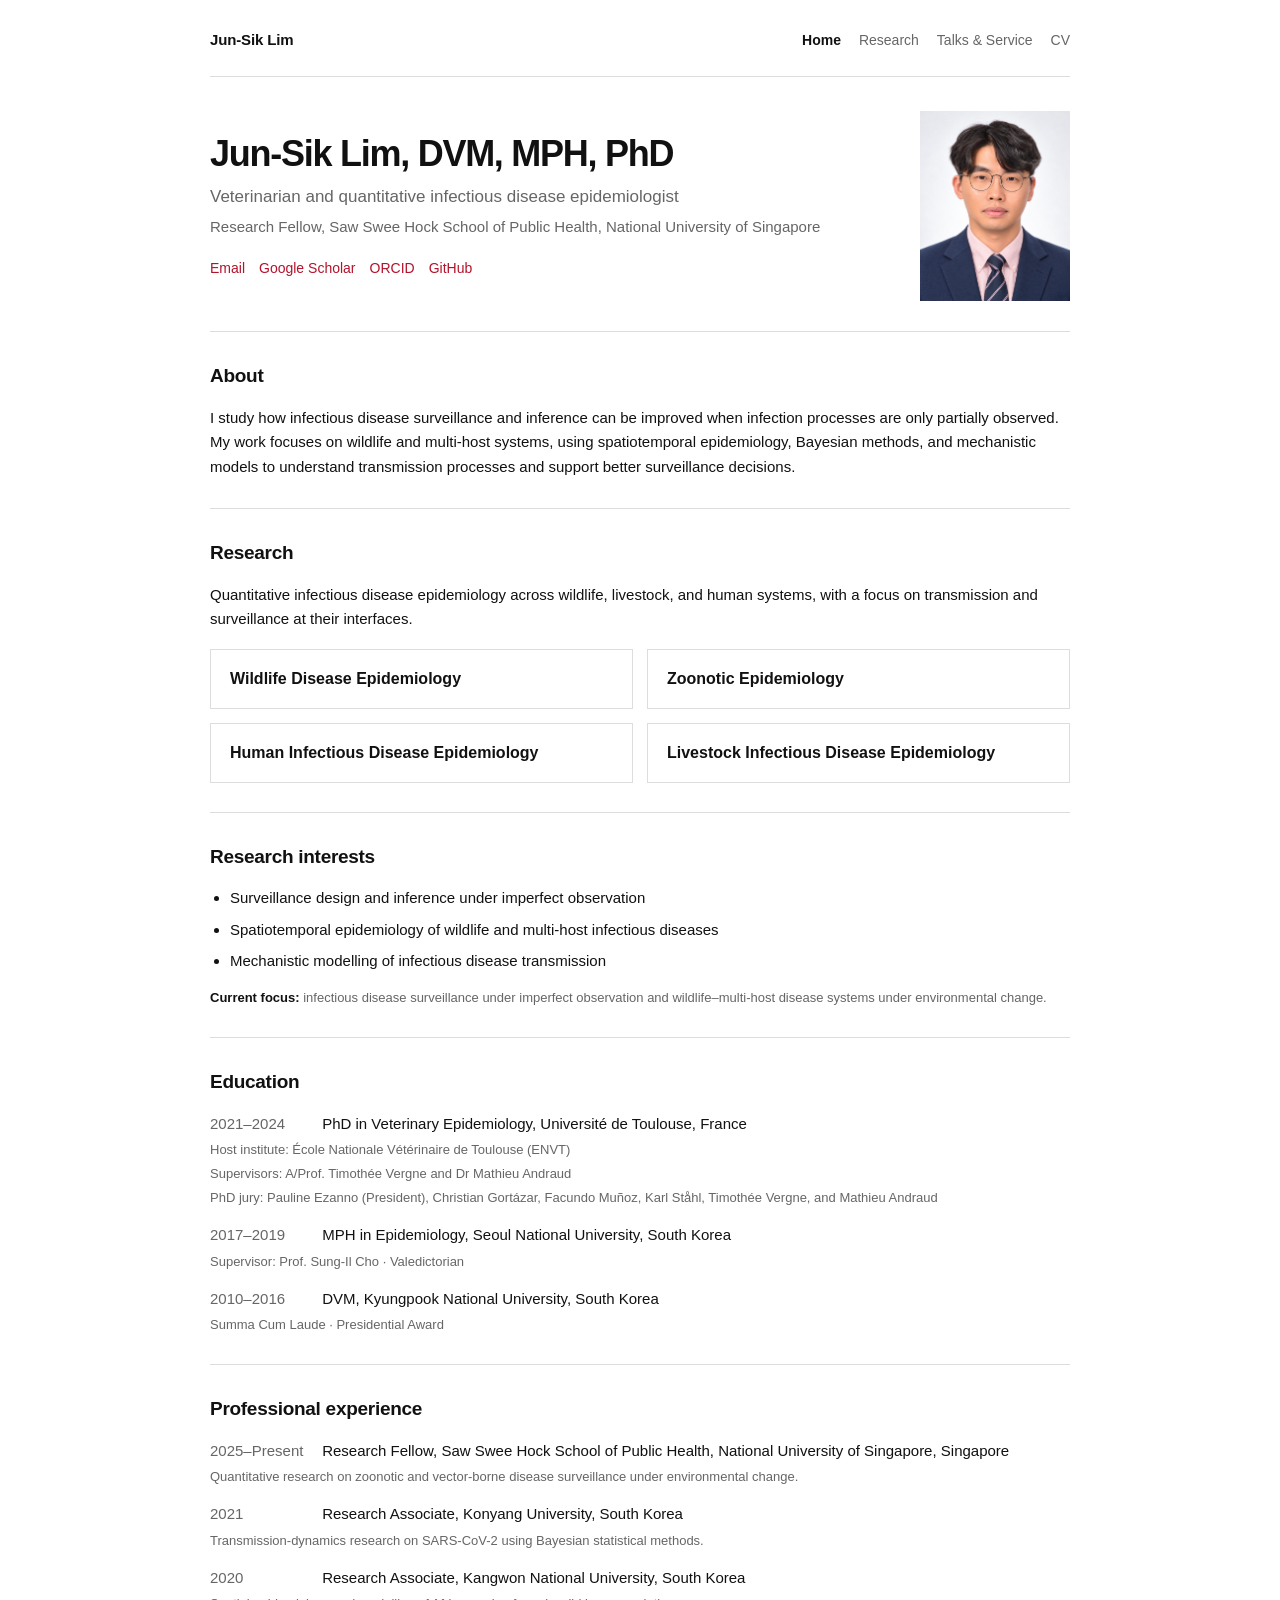
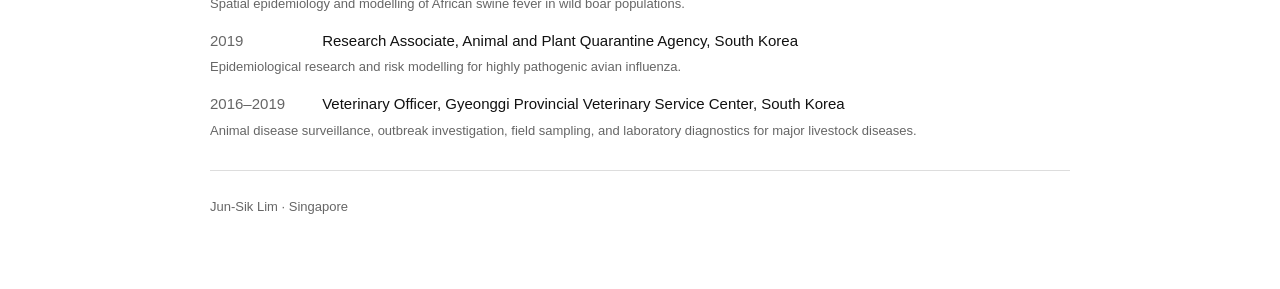
==== commit 5aa82886: "Add files via upload" ====
--- a/index.html
+++ b/index.html
@@ -3,215 +3,55 @@
 <head>
   <meta charset="utf-8">
   <meta name="viewport" content="width=device-width, initial-scale=1">
-  <meta name="description" content="Jun-Sik Lim — veterinarian and quantitative infectious disease epidemiologist.">
-  <title>Jun-Sik Lim</title>
-
-  <style>
-    :root{
-      --text:#111111;
-      --muted:#666666;
-      --line:#dddddd;
-      --accent:#b3132b;
-      --bg:#ffffff;
-      --max:780px;
+  <title>Jun-Sik Lim | Infectious Disease Epidemiologist</title>
+  <meta name="description" content="Official academic website of Jun-Sik Lim, DVM, MPH, PhD — quantitative infectious disease epidemiology across wildlife, livestock, and human systems, with a focus on transmission and surveillance at their interfaces.">
+  <meta name="author" content="Jun-Sik Lim">
+  <meta name="robots" content="index, follow, max-image-preview:large, max-snippet:-1, max-video-preview:-1">
+  <meta property="og:type" content="profile">
+  <meta property="og:title" content="Jun-Sik Lim | Infectious Disease Epidemiologist">
+  <meta property="og:description" content="Quantitative infectious disease epidemiology across wildlife, livestock, and human systems, with a focus on transmission and surveillance at their interfaces.">
+  <meta property="profile:first_name" content="Jun-Sik">
+  <meta property="profile:last_name" content="Lim">
+  <link rel="stylesheet" href="assets/site.css">
+  <script type="application/ld+json">
+  {
+    "@context": "https://schema.org",
+    "@type": "ProfilePage",
+    "mainEntity": {
+      "@type": "Person",
+      "name": "Jun-Sik Lim",
+      "alternateName": ["Jun Sik Lim", "LIM Jun-Sik", "Jun-Sik LIM"],
+      "honorificSuffix": ["DVM", "MPH", "PhD"],
+      "jobTitle": "Research Fellow",
+      "description": "Quantitative infectious disease epidemiology across wildlife, livestock, and human systems, with a focus on transmission and surveillance at their interfaces.",
+      "affiliation": {"@type": "CollegeOrUniversity", "name": "National University of Singapore"},
+      "sameAs": [
+        "https://sph.nus.edu.sg/faculty-directory/lim-jun-sik/",
+        "https://scholar.google.com/citations?user=Qji39HAAAAAJ",
+        "https://orcid.org/0000-0003-4645-2347",
+        "https://github.com/borizook"
+      ]
     }
-
-    *{box-sizing:border-box}
-
-    body{
-      margin:0;
-      background:var(--bg);
-      color:var(--text);
-      font-family:Arial,Helvetica,"Apple SD Gothic Neo","Noto Sans KR",sans-serif;
-      line-height:1.6;
-      -webkit-font-smoothing:antialiased;
-    }
-
-    a{
-      color:var(--accent);
-      text-decoration:none;
-    }
-
-    a:hover{
-      text-decoration:underline;
-    }
-
-    .page{
-      width:min(var(--max),calc(100% - 36px));
-      margin:0 auto;
-      padding:56px 0 72px;
-    }
-
-    header{
-      padding-bottom:28px;
-      border-bottom:1px solid var(--line);
-    }
-
-    .profile-header{
-      display:flex;
-      justify-content:space-between;
-      align-items:center;
-      gap:40px;
-    }
-
-    .profile-text{
-      flex:1;
-      min-width:0;
-    }
-
-    .profile-photo{
-      width:150px;
-      height:190px;
-      object-fit:cover;
-      object-position:center top;
-      flex:0 0 auto;
-    }
-
-    h1{
-      margin:0 0 8px;
-      font-size:34px;
-      line-height:1.15;
-      font-weight:700;
-      letter-spacing:-0.03em;
-    }
-
-    .title{
-      margin:0;
-      font-size:17px;
-      color:var(--muted);
-    }
-
-    .affiliation{
-      margin:4px 0 0;
-      font-size:15px;
-      color:var(--muted);
-    }
-
-    .links{
-      display:flex;
-      flex-wrap:wrap;
-      gap:14px;
-      margin-top:18px;
-      font-size:14px;
-    }
-
-    section{
-      padding:28px 0;
-      border-bottom:1px solid var(--line);
-    }
-
-    h2{
-      margin:0 0 14px;
-      font-size:18px;
-      font-weight:700;
-      letter-spacing:-0.01em;
-    }
-
-    p{
-      margin:0;
-      font-size:15px;
-    }
-
-    ul{
-      margin:0;
-      padding-left:20px;
-    }
-
-    li{
-      margin:7px 0;
-      font-size:15px;
-    }
-
-    .pub{
-      margin-bottom:18px;
-    }
-
-    .pub:last-child{
-      margin-bottom:0;
-    }
-
-    .pub-title{
-      font-size:15px;
-      font-weight:600;
-      line-height:1.45;
-    }
-
-    .pub-title a{
-      color:var(--text);
-    }
-
-    .pub-title a:hover{
-      color:var(--accent);
-      text-decoration:none;
-    }
-
-    .pub-meta{
-      margin-top:2px;
-      font-size:13px;
-      color:var(--muted);
-    }
-
-    .background-item{
-      margin-bottom:14px;
-      font-size:15px;
-    }
-
-    .background-item:last-child{
-      margin-bottom:0;
-    }
-
-    .year{
-      color:var(--muted);
-      display:inline-block;
-      min-width:105px;
-    }
-
-    footer{
-      padding-top:24px;
-      font-size:13px;
-      color:var(--muted);
-    }
-
-    @media(max-width:560px){
-      .page{
-        padding-top:36px;
-      }
-
-      .profile-header{
-        flex-direction:column-reverse;
-        align-items:flex-start;
-        gap:24px;
-      }
-
-      .profile-photo{
-        width:120px;
-        height:150px;
-      }
-
-      h1{
-        font-size:30px;
-      }
-
-      .year{
-        display:block;
-        min-width:0;
-        margin-bottom:2px;
-      }
-    }
-  </style>
+  }
+  </script>
 </head>
-
 <body>
   <main class="page">
+    <nav class="site-nav" aria-label="Primary navigation">
+      <a class="brand" href="index.html">Jun-Sik Lim</a>
+      <div class="nav-links">
+        <a class="active" href="index.html">Home</a>
+        <a href="research.html">Research</a>
+        <a href="talks-service.html">Talks &amp; Service</a>
+        <a href="cv.html">CV</a>
+      </div>
+    </nav>
 
     <header class="profile-header">
       <div class="profile-text">
         <h1>Jun-Sik Lim, DVM, MPH, PhD</h1>
         <p class="title">Veterinarian and quantitative infectious disease epidemiologist</p>
-        <p class="affiliation">
-          Research Fellow, Saw Swee Hock School of Public Health, National University of Singapore
-        </p>
-
+        <p class="affiliation">Research Fellow, Saw Swee Hock School of Public Health, National University of Singapore</p>
         <div class="links">
           <a href="mailto:jun-sik.lim@nus.edu.sg">Email</a>
           <a href="https://scholar.google.com/citations?user=Qji39HAAAAAJ" target="_blank" rel="noopener">Google Scholar</a>
@@ -219,18 +59,31 @@
           <a href="https://github.com/borizook" target="_blank" rel="noopener">GitHub</a>
         </div>
       </div>
-
-      <img src="assets/profile.png" alt="Jun-Sik Lim" class="profile-photo">
+      <img src="assets/profile.png" alt="Jun-Sik Lim, veterinarian and quantitative infectious disease epidemiologist" class="profile-photo" width="150" height="190" decoding="async" fetchpriority="high">
     </header>
 
     <section>
       <h2>About</h2>
-      <p>
-        I study how infectious disease surveillance and inference can be improved when infection processes
-        are only partially observed. My work focuses on wildlife and multi-host systems, using spatiotemporal
-        epidemiology, Bayesian methods, and mechanistic models to understand transmission processes and support
-        better surveillance decisions.
-      </p>
+      <p>I study how infectious disease surveillance and inference can be improved when infection processes are only partially observed. My work focuses on wildlife and multi-host systems, using spatiotemporal epidemiology, Bayesian methods, and mechanistic models to understand transmission processes and support better surveillance decisions.</p>
+    </section>
+
+    <section>
+      <h2>Research</h2>
+      <p style="margin:0 0 18px;">Quantitative infectious disease epidemiology across wildlife, livestock, and human systems, with a focus on transmission and surveillance at their interfaces.</p>
+      <div class="area-grid">
+        <a class="area-card" href="wildlife-disease-epidemiology.html">
+          <div class="name">Wildlife Disease Epidemiology</div>
+        </a>
+        <a class="area-card" href="zoonotic-epidemiology.html">
+          <div class="name">Zoonotic Epidemiology</div>
+        </a>
+        <a class="area-card" href="human-infectious-disease-epidemiology.html">
+          <div class="name">Human Infectious Disease Epidemiology</div>
+        </a>
+        <a class="area-card" href="livestock-infectious-epidemiology.html">
+          <div class="name">Livestock Infectious Disease Epidemiology</div>
+        </a>
+      </div>
     </section>
 
     <section>
@@ -240,162 +93,26 @@
         <li>Spatiotemporal epidemiology of wildlife and multi-host infectious diseases</li>
         <li>Mechanistic modelling of infectious disease transmission</li>
       </ul>
-      <p class="pub-meta" style="margin-top:14px;">
-        <strong style="color:#111111;">Current focus:</strong>
-        infectious disease surveillance under imperfect observation and wildlife–multi-host disease systems under environmental change.
-      </p>
+      <p class="pub-meta" style="margin-top:14px;"><strong style="color:#111111;">Current focus:</strong> infectious disease surveillance under imperfect observation and wildlife–multi-host disease systems under environmental change.</p>
     </section>
 
     <section>
-      <h2>Selected publications</h2>
-
-      <div class="pub">
-        <div class="pub-title">
-          <a href="https://doi.org/10.1016/j.onehlt.2025.101274" target="_blank" rel="noopener">
-            Association between bat-predator species richness and Nipah virus spillover risk in Bangladesh
-          </a>
-        </div>
-        <div class="pub-meta">One Health, 2025</div>
-      </div>
-
-      <div class="pub">
-        <div class="pub-title">
-          <a href="https://doi.org/10.1186/s13567-024-01422-7" target="_blank" rel="noopener">
-            A spatially heterogeneous impact of fencing on the African swine fever wavefront in the Korean wild boar population
-          </a>
-        </div>
-        <div class="pub-meta">Veterinary Research, 2024</div>
-      </div>
-
-      <div class="pub">
-        <div class="pub-title">
-          <a href="https://doi.org/10.1155/2023/4686980" target="_blank" rel="noopener">
-            Three Years of African Swine Fever in South Korea (2019–2021): A Scoping Review of Epidemiological Understanding
-          </a>
-        </div>
-        <div class="pub-meta">Transboundary and Emerging Diseases, 2023</div>
-      </div>
-
-      <div class="pub">
-        <div class="pub-title">
-          <a href="https://doi.org/10.1038/s41598-019-43043-7" target="_blank" rel="noopener">
-            Spatial analysis to assess the relationship between human and bovine brucellosis in South Korea, 2005–2010
-          </a>
-        </div>
-        <div class="pub-meta">Scientific Reports, 2019</div>
-      </div>
-
-      <p style="margin-top:18px;font-size:14px;">
-        <a href="https://scholar.google.com/citations?user=Qji39HAAAAAJ" target="_blank" rel="noopener">
-          Full publication list →
-        </a>
-      </p>
-    </section>
-
-    <section>
-      <h2>Background</h2>
-
-      <div class="background-item">
-        <span class="year">2025–Present</span>
-        Research Fellow, National University of Singapore, Singapore
-        <div class="pub-meta">Supervisor: A/Prof. Kimberly Fornace</div>
-      </div>
-
-      <div class="background-item">
-        <span class="year">2021–2024</span>
-        PhD in Veterinary Epidemiology, Université de Toulouse, France
-        <div class="pub-meta">Host institute: École Nationale Vétérinaire de Toulouse (ENVT)</div>
-        <div class="pub-meta">Supervisors: A/Prof. Timothée Vergne and Dr Mathieu Andraud</div>
-        <div class="pub-meta">PhD jury: Pauline Ezanno (President), Christian Gortázar, Facundo Muñoz, Karl Ståhl, Timothée Vergne, and Mathieu Andraud</div>
-      </div>
-
-      <div class="background-item">
-        <span class="year">2017–2019</span>
-        MPH in Epidemiology, Seoul National University, South Korea
-        <div class="pub-meta">Supervisor: Prof. Sung-Il Cho · Valedictorian</div>
-      </div>
-
-      <div class="background-item">
-        <span class="year">2010–2016</span>
-        DVM, Kyungpook National University, South Korea
-        <div class="pub-meta">Summa Cum Laude · Presidential Award</div>
-      </div>
+      <h2>Education</h2>
+      <div class="background-item"><span class="year">2021–2024</span> PhD in Veterinary Epidemiology, Université de Toulouse, France<div class="pub-meta">Host institute: École Nationale Vétérinaire de Toulouse (ENVT)</div><div class="pub-meta">Supervisors: A/Prof. Timothée Vergne and Dr Mathieu Andraud</div><div class="pub-meta">PhD jury: Pauline Ezanno (President), Christian Gortázar, Facundo Muñoz, Karl Ståhl, Timothée Vergne, and Mathieu Andraud</div></div>
+      <div class="background-item"><span class="year">2017–2019</span> MPH in Epidemiology, Seoul National University, South Korea<div class="pub-meta">Supervisor: Prof. Sung-Il Cho · Valedictorian</div></div>
+      <div class="background-item"><span class="year">2010–2016</span> DVM, Kyungpook National University, South Korea<div class="pub-meta">Summa Cum Laude · Presidential Award</div></div>
     </section>
 
     <section>
       <h2>Professional experience</h2>
-
-      <div class="background-item">
-        <span class="year">2025–Present</span>
-        Research Fellow, Saw Swee Hock School of Public Health, National University of Singapore, Singapore
-        <div class="pub-meta">Quantitative research on zoonotic and vector-borne disease surveillance under environmental change.</div>
-      </div>
-
-      <div class="background-item">
-        <span class="year">2021</span>
-        Research Associate, Konyang University, South Korea
-        <div class="pub-meta">Transmission-dynamics research on SARS-CoV-2 using Bayesian statistical methods.</div>
-      </div>
-
-      <div class="background-item">
-        <span class="year">2020</span>
-        Research Associate, Kangwon National University, South Korea
-        <div class="pub-meta">Spatial epidemiology and modelling of African swine fever in wild boar populations.</div>
-      </div>
-
-      <div class="background-item">
-        <span class="year">2019</span>
-        Research Associate, Animal and Plant Quarantine Agency, South Korea
-        <div class="pub-meta">Epidemiological research and risk modelling for highly pathogenic avian influenza.</div>
-      </div>
-
-      <div class="background-item">
-        <span class="year">2016–2019</span>
-        Veterinary Officer, Gyeonggi Provincial Veterinary Service Center, South Korea
-        <div class="pub-meta">Animal disease surveillance, outbreak investigation, field sampling, and laboratory diagnostics for major livestock diseases.</div>
-      </div>
+      <div class="background-item"><span class="year">2025–Present</span> Research Fellow, Saw Swee Hock School of Public Health, National University of Singapore, Singapore<div class="pub-meta">Quantitative research on zoonotic and vector-borne disease surveillance under environmental change.</div></div>
+      <div class="background-item"><span class="year">2021</span> Research Associate, Konyang University, South Korea<div class="pub-meta">Transmission-dynamics research on SARS-CoV-2 using Bayesian statistical methods.</div></div>
+      <div class="background-item"><span class="year">2020</span> Research Associate, Kangwon National University, South Korea<div class="pub-meta">Spatial epidemiology and modelling of African swine fever in wild boar populations.</div></div>
+      <div class="background-item"><span class="year">2019</span> Research Associate, Animal and Plant Quarantine Agency, South Korea<div class="pub-meta">Epidemiological research and risk modelling for highly pathogenic avian influenza.</div></div>
+      <div class="background-item"><span class="year">2016–2019</span> Veterinary Officer, Gyeonggi Provincial Veterinary Service Center, South Korea<div class="pub-meta">Animal disease surveillance, outbreak investigation, field sampling, and laboratory diagnostics for major livestock diseases.</div></div>
     </section>
 
-    <section>
-      <h2>Selected invited talks</h2>
-
-      <div class="background-item">
-        <span class="year">2026</span>
-        Association between Predator Biodiversity and Nipah Virus Spillover Risk
-        <div class="pub-meta">NUHS Scientific & Innovation Summit</div>
-      </div>
-
-      <div class="background-item">
-        <span class="year">2025</span>
-        Invisible Wildlife Signals: Understanding Under-detection in Wildlife Disease Surveillance
-        <div class="pub-meta">Wildlife Disease Association Global Voice</div>
-      </div>
-
-      <div class="background-item">
-        <span class="year">2025</span>
-        Epidemiological Approach for Emerging Infectious Diseases
-        <div class="pub-meta">College of Veterinary Medicine, Seoul National University</div>
-      </div>
-
-      <div class="background-item">
-        <span class="year">2025</span>
-        Epidemiological Research on ASF in Wild Boar Populations
-        <div class="pub-meta">Animal and Plant Quarantine Agency, Republic of Korea</div>
-      </div>
-    </section>
-
-    <section>
-      <h2>Academic service</h2>
-      <p>
-        Editorial Board Member and Guest Editor, <em>npj Veterinary Science</em>; reviewer for journals
-        in veterinary epidemiology, One Health, infectious disease modelling, and public health.
-      </p>
-    </section>
-
-    <footer>
-      Jun-Sik Lim · Singapore
-    </footer>
-
+    <footer>Jun-Sik Lim · Singapore</footer>
   </main>
 </body>
 </html>
--- a/assets/site.css
+++ b/assets/site.css
@@ -0,0 +1,177 @@
+:root{
+  --text:#111111;
+  --muted:#666666;
+  --line:#dddddd;
+  --accent:#b3132b;
+  --bg:#ffffff;
+  --soft:#f7f7f7;
+  --max:860px;
+}
+
+*{box-sizing:border-box}
+html{scroll-behavior:smooth}
+body{
+  margin:0;
+  background:var(--bg);
+  color:var(--text);
+  font-family:Arial,Helvetica,"Apple SD Gothic Neo","Noto Sans KR",sans-serif;
+  line-height:1.62;
+  -webkit-font-smoothing:antialiased;
+}
+a{color:var(--accent);text-decoration:none}
+a:hover{text-decoration:underline}
+.page{
+  width:min(var(--max),calc(100% - 36px));
+  margin:0 auto;
+  padding:28px 0 72px;
+}
+.site-nav{
+  display:flex;
+  justify-content:space-between;
+  align-items:center;
+  gap:24px;
+  padding:0 0 24px;
+  margin-bottom:34px;
+  border-bottom:1px solid var(--line);
+}
+.brand{
+  color:var(--text);
+  font-weight:700;
+  font-size:15px;
+  letter-spacing:-0.01em;
+  white-space:nowrap;
+}
+.brand:hover{text-decoration:none;color:var(--accent)}
+.nav-links{display:flex;flex-wrap:wrap;gap:18px;font-size:14px}
+.nav-links a{color:var(--muted)}
+.nav-links a:hover,.nav-links a.active{color:var(--text);text-decoration:none}
+.nav-links a.active{font-weight:700}
+
+.profile-header{
+  display:flex;
+  justify-content:space-between;
+  align-items:center;
+  gap:42px;
+  padding-bottom:30px;
+  border-bottom:1px solid var(--line);
+}
+.profile-text{flex:1;min-width:0}
+.profile-photo{
+  width:150px;
+  height:190px;
+  object-fit:cover;
+  object-position:center top;
+  flex:0 0 auto;
+}
+h1{
+  margin:0 0 9px;
+  font-size:36px;
+  line-height:1.15;
+  font-weight:700;
+  letter-spacing:-0.035em;
+}
+.page-title{font-size:34px}
+.title{margin:0;font-size:17px;color:var(--muted)}
+.affiliation{margin:4px 0 0;font-size:15px;color:var(--muted)}
+.links{display:flex;flex-wrap:wrap;gap:14px;margin-top:18px;font-size:14px}
+section{padding:29px 0;border-bottom:1px solid var(--line)}
+h2{margin:0 0 14px;font-size:19px;font-weight:700;letter-spacing:-0.015em}
+h3{margin:0 0 6px;font-size:16px;font-weight:700}
+p{margin:0;font-size:15px}
+.lede{max-width:760px;color:#333;font-size:16px}
+.muted{color:var(--muted)}
+ul{margin:0;padding-left:20px}
+li{margin:7px 0;font-size:15px}
+
+.area-grid{
+  display:grid;
+  grid-template-columns:repeat(2,minmax(0,1fr));
+  gap:14px;
+  margin-top:18px;
+}
+.area-card{
+  display:block;
+  padding:18px 19px;
+  border:1px solid var(--line);
+  color:var(--text);
+  background:#fff;
+  transition:transform .15s ease,border-color .15s ease,box-shadow .15s ease;
+}
+.area-card:hover{
+  text-decoration:none;
+  border-color:#b7b7b7;
+  transform:translateY(-1px);
+  box-shadow:0 4px 16px rgba(0,0,0,.04);
+}
+.area-card .kicker{font-size:12px;color:var(--muted);margin-bottom:4px;text-transform:uppercase;letter-spacing:.04em}
+.area-card .name{font-size:16px;font-weight:700;line-height:1.35}
+.area-card .desc{margin-top:7px;font-size:13px;color:var(--muted);line-height:1.5}
+
+.research-subnav{
+  display:flex;
+  flex-wrap:wrap;
+  gap:8px;
+  margin-top:20px;
+}
+.research-subnav a{
+  display:inline-block;
+  padding:7px 10px;
+  border:1px solid var(--line);
+  border-radius:999px;
+  color:var(--muted);
+  font-size:12px;
+  line-height:1.2;
+}
+.research-subnav a:hover,.research-subnav a.active{
+  text-decoration:none;
+  border-color:var(--text);
+  color:var(--text);
+}
+.research-subnav a.active{background:var(--text);color:#fff}
+
+.pub{margin-bottom:19px}
+.pub:last-child{margin-bottom:0}
+.pub-title{font-size:15px;font-weight:600;line-height:1.48}
+.pub-title a{color:var(--text)}
+.pub-title a:hover{color:var(--accent);text-decoration:none}
+.pub-meta{margin-top:3px;font-size:13px;color:var(--muted)}
+.pub-role{
+  display:inline-block;
+  margin-left:6px;
+  padding:1px 6px;
+  border:1px solid #d4d4d4;
+  border-radius:999px;
+  color:#555;
+  font-size:11px;
+  line-height:1.5;
+  vertical-align:1px;
+  white-space:nowrap;
+}
+
+.background-item{margin-bottom:15px;font-size:15px}
+.background-item:last-child{margin-bottom:0}
+.year{color:var(--muted);display:inline-block;min-width:108px}
+.small{font-size:13px;color:var(--muted)}
+
+.breadcrumb{margin:0 0 15px;font-size:13px;color:var(--muted)}
+.breadcrumb a{color:var(--muted)}
+.section-intro{padding:4px 0 30px;border-bottom:1px solid var(--line)}
+.section-intro .lede{margin-top:9px}
+.back-link{display:inline-block;margin-top:18px;font-size:13px}
+
+.cv-grid{display:grid;grid-template-columns:1fr 1fr;gap:26px}
+.cv-block{padding:0}
+.cv-block h2{font-size:17px}
+
+footer{padding-top:25px;font-size:13px;color:var(--muted)}
+
+@media(max-width:680px){
+  .page{padding-top:20px}
+  .site-nav{align-items:flex-start;flex-direction:column;gap:12px;margin-bottom:28px}
+  .nav-links{gap:14px}
+  .profile-header{flex-direction:column-reverse;align-items:flex-start;gap:22px}
+  .profile-photo{width:120px;height:150px}
+  h1,.page-title{font-size:30px}
+  .area-grid,.cv-grid{grid-template-columns:1fr}
+  .year{display:block;min-width:0;margin-bottom:2px}
+}
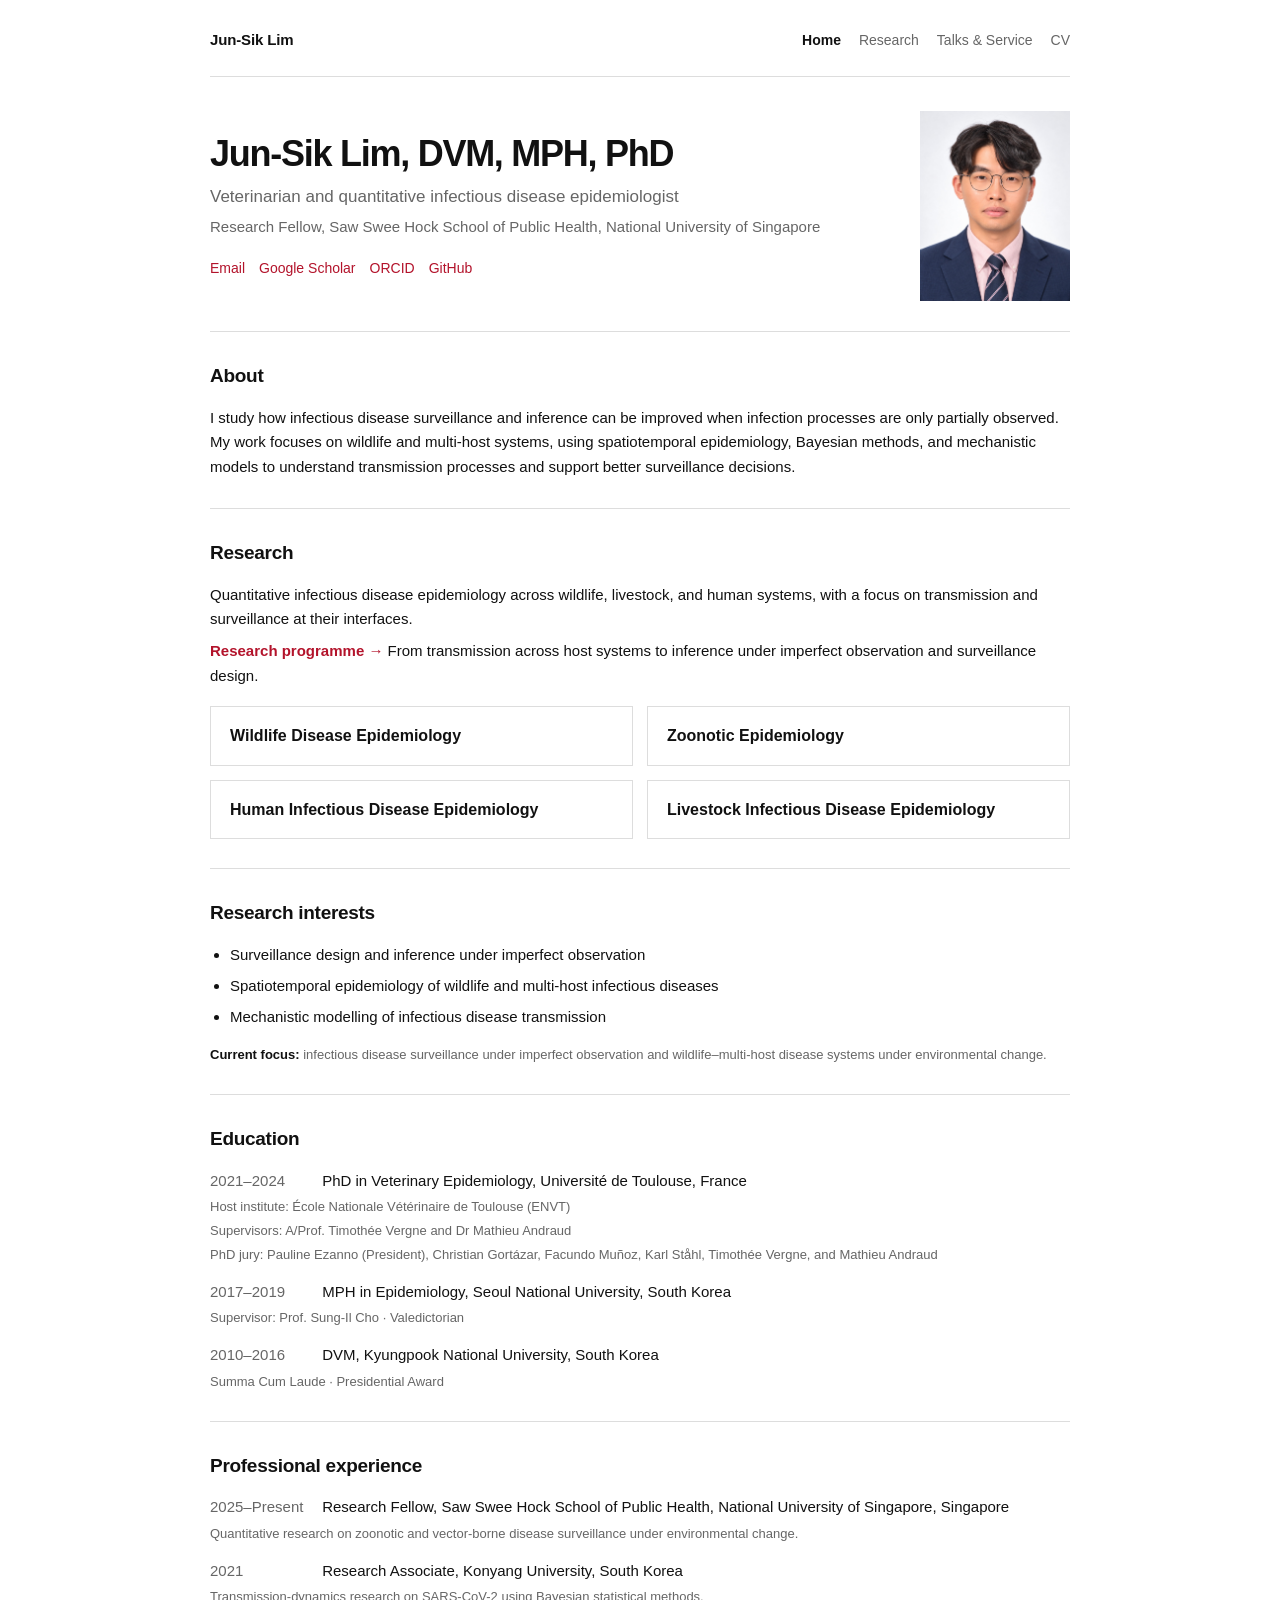
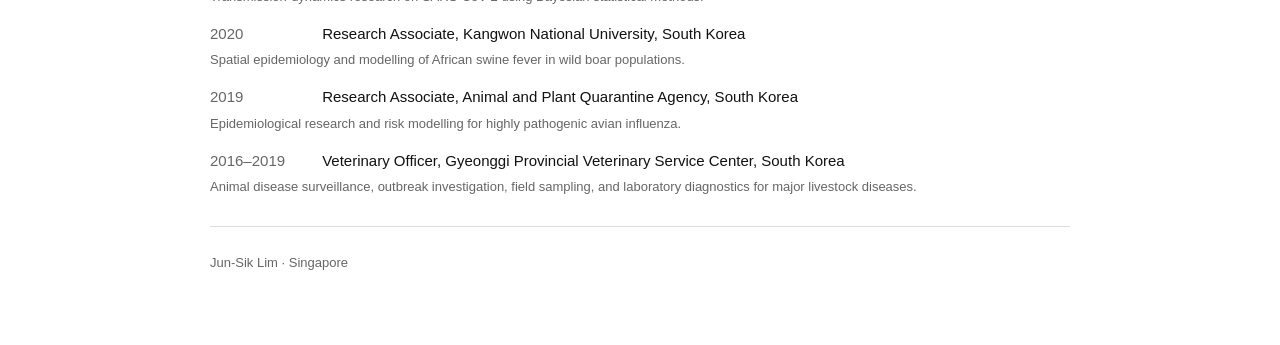
==== commit 5abb151d: "Add files via upload" ====
--- a/index.html
+++ b/index.html
@@ -69,7 +69,8 @@
 
     <section>
       <h2>Research</h2>
-      <p style="margin:0 0 18px;">Quantitative infectious disease epidemiology across wildlife, livestock, and human systems, with a focus on transmission and surveillance at their interfaces.</p>
+      <p style="margin:0 0 8px;">Quantitative infectious disease epidemiology across wildlife, livestock, and human systems, with a focus on transmission and surveillance at their interfaces.</p>
+      <p class="programme-link" style="margin:0 0 18px;"><a href="research.html"><strong>Research programme →</strong></a> From transmission across host systems to inference under imperfect observation and surveillance design.</p>
       <div class="area-grid">
         <a class="area-card" href="wildlife-disease-epidemiology.html">
           <div class="name">Wildlife Disease Epidemiology</div>
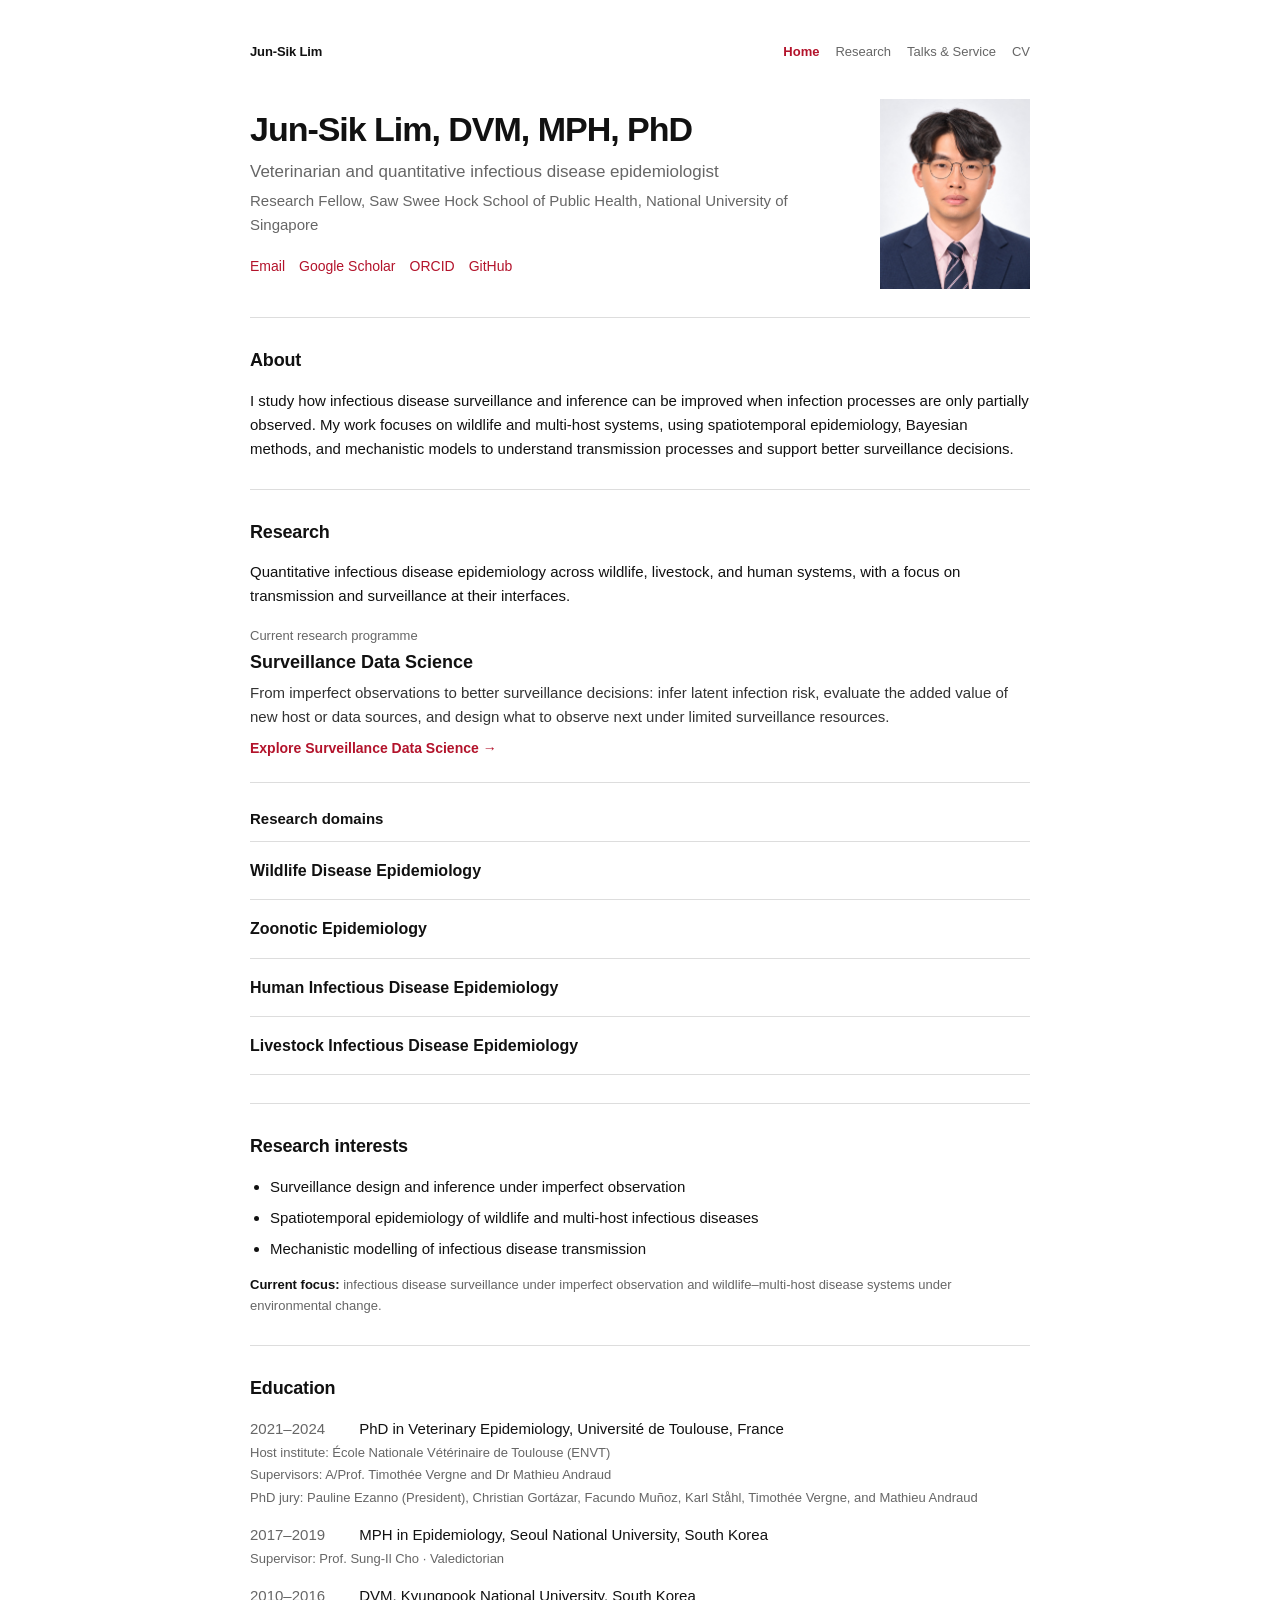
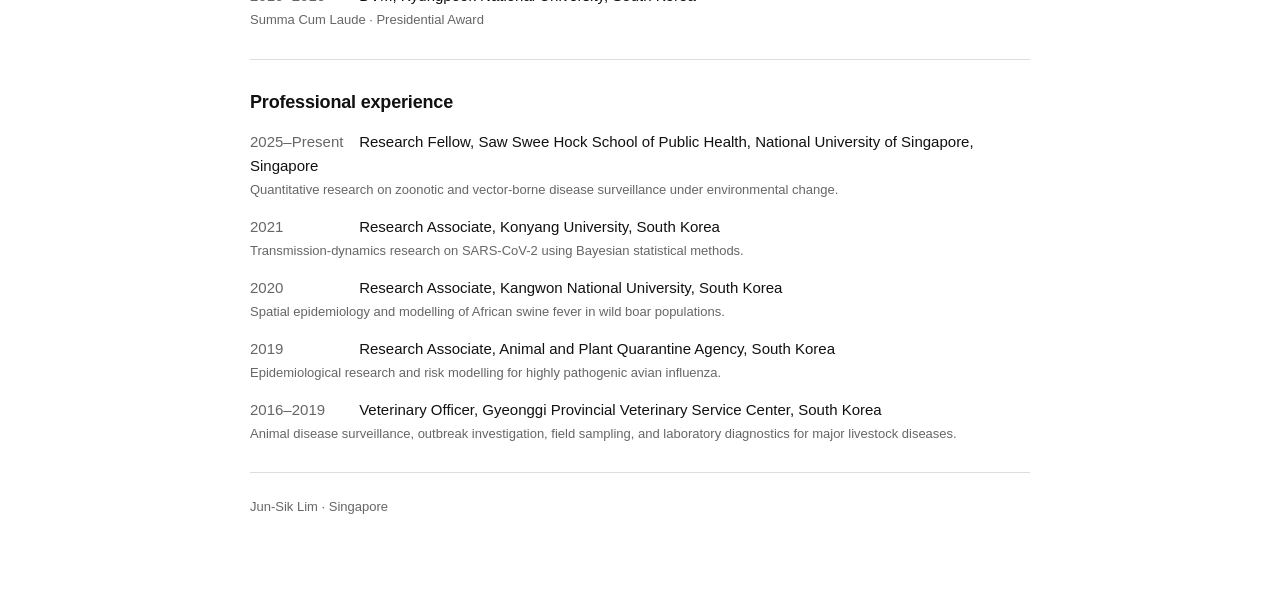
==== commit c79cab73: "Add files via upload" ====
--- a/index.html
+++ b/index.html
@@ -4,12 +4,12 @@
   <meta charset="utf-8">
   <meta name="viewport" content="width=device-width, initial-scale=1">
   <title>Jun-Sik Lim | Infectious Disease Epidemiologist</title>
-  <meta name="description" content="Official academic website of Jun-Sik Lim, DVM, MPH, PhD — quantitative infectious disease epidemiology across wildlife, livestock, and human systems, with a focus on transmission and surveillance at their interfaces.">
+  <meta name="description" content="Official academic website of Jun-Sik Lim, DVM, MPH, PhD — quantitative infectious disease epidemiology across wildlife, livestock, and human systems, and a research programme in Surveillance Data Science for inference and surveillance design under imperfect observation.">
   <meta name="author" content="Jun-Sik Lim">
   <meta name="robots" content="index, follow, max-image-preview:large, max-snippet:-1, max-video-preview:-1">
   <meta property="og:type" content="profile">
   <meta property="og:title" content="Jun-Sik Lim | Infectious Disease Epidemiologist">
-  <meta property="og:description" content="Quantitative infectious disease epidemiology across wildlife, livestock, and human systems, with a focus on transmission and surveillance at their interfaces.">
+  <meta property="og:description" content="Quantitative infectious disease epidemiology across wildlife, livestock, and human systems, with a research programme in Surveillance Data Science.">
   <meta property="profile:first_name" content="Jun-Sik">
   <meta property="profile:last_name" content="Lim">
   <link rel="stylesheet" href="assets/site.css">
@@ -23,7 +23,7 @@
       "alternateName": ["Jun Sik Lim", "LIM Jun-Sik", "Jun-Sik LIM"],
       "honorificSuffix": ["DVM", "MPH", "PhD"],
       "jobTitle": "Research Fellow",
-      "description": "Quantitative infectious disease epidemiology across wildlife, livestock, and human systems, with a focus on transmission and surveillance at their interfaces.",
+      "description": "Quantitative infectious disease epidemiology across wildlife, livestock, and human systems, with a research programme in Surveillance Data Science focused on inference under imperfect observation, value of information, and surveillance design.",
       "affiliation": {"@type": "CollegeOrUniversity", "name": "National University of Singapore"},
       "sameAs": [
         "https://sph.nus.edu.sg/faculty-directory/lim-jun-sik/",
@@ -69,8 +69,18 @@
 
     <section>
       <h2>Research</h2>
-      <p style="margin:0 0 8px;">Quantitative infectious disease epidemiology across wildlife, livestock, and human systems, with a focus on transmission and surveillance at their interfaces.</p>
-      <p class="programme-link" style="margin:0 0 18px;"><a href="research.html"><strong>Research programme →</strong></a> From transmission across host systems to inference under imperfect observation and surveillance design.</p>
+      <p style="margin:0 0 18px;">Quantitative infectious disease epidemiology across wildlife, livestock, and human systems, with a focus on transmission and surveillance at their interfaces.</p>
+
+      <div style="margin:0 0 24px; padding:0 0 22px; border-bottom:1px solid var(--line);">
+        <div class="pub-meta" style="margin:0 0 3px;">Current research programme</div>
+        <div style="font-size:18px; font-weight:700; line-height:1.35; margin:0 0 7px;">
+          <a href="surveillance-data-science.html" style="color:var(--text);">Surveillance Data Science</a>
+        </div>
+        <p style="margin:0 0 8px; color:#333333;">From imperfect observations to better surveillance decisions: infer latent infection risk, evaluate the added value of new host or data sources, and design what to observe next under limited surveillance resources.</p>
+        <p style="margin:0; font-size:14px;"><a href="surveillance-data-science.html"><strong>Explore Surveillance Data Science →</strong></a></p>
+      </div>
+
+      <h3 style="margin-bottom:10px;">Research domains</h3>
       <div class="area-grid">
         <a class="area-card" href="wildlife-disease-epidemiology.html">
           <div class="name">Wildlife Disease Epidemiology</div>
--- a/assets/site.css
+++ b/assets/site.css
@@ -4,58 +4,93 @@
   --line:#dddddd;
   --accent:#b3132b;
   --bg:#ffffff;
-  --soft:#f7f7f7;
-  --max:860px;
+  --max:780px;
 }
 
 *{box-sizing:border-box}
 html{scroll-behavior:smooth}
+
 body{
   margin:0;
   background:var(--bg);
   color:var(--text);
   font-family:Arial,Helvetica,"Apple SD Gothic Neo","Noto Sans KR",sans-serif;
-  line-height:1.62;
+  line-height:1.6;
   -webkit-font-smoothing:antialiased;
-}
-a{color:var(--accent);text-decoration:none}
+  text-rendering:optimizeLegibility;
+}
+
+a{
+  color:var(--accent);
+  text-decoration:none;
+}
+
 a:hover{text-decoration:underline}
+
 .page{
   width:min(var(--max),calc(100% - 36px));
   margin:0 auto;
-  padding:28px 0 72px;
-}
+  padding:42px 0 72px;
+}
+
+/* Minimal navigation: same visual language as the original one-page site */
 .site-nav{
   display:flex;
   justify-content:space-between;
-  align-items:center;
+  align-items:baseline;
   gap:24px;
-  padding:0 0 24px;
   margin-bottom:34px;
-  border-bottom:1px solid var(--line);
-}
+  font-size:13px;
+}
+
 .brand{
   color:var(--text);
   font-weight:700;
-  font-size:15px;
   letter-spacing:-0.01em;
   white-space:nowrap;
 }
-.brand:hover{text-decoration:none;color:var(--accent)}
-.nav-links{display:flex;flex-wrap:wrap;gap:18px;font-size:14px}
-.nav-links a{color:var(--muted)}
-.nav-links a:hover,.nav-links a.active{color:var(--text);text-decoration:none}
-.nav-links a.active{font-weight:700}
+
+.brand:hover{
+  color:var(--accent);
+  text-decoration:none;
+}
+
+.nav-links{
+  display:flex;
+  flex-wrap:wrap;
+  justify-content:flex-end;
+  gap:16px;
+}
+
+.nav-links a{
+  color:var(--muted);
+  padding-bottom:2px;
+}
+
+.nav-links a:hover{
+  color:var(--text);
+  text-decoration:none;
+}
+
+.nav-links a.active{
+  color:var(--accent);
+  font-weight:700;
+}
 
 .profile-header{
   display:flex;
   justify-content:space-between;
   align-items:center;
-  gap:42px;
-  padding-bottom:30px;
-  border-bottom:1px solid var(--line);
-}
-.profile-text{flex:1;min-width:0}
+  gap:40px;
+  padding-bottom:28px;
+  border-bottom:1px solid var(--line);
+}
+
+.profile-text{
+  flex:1;
+  min-width:0;
+}
+
 .profile-photo{
   width:150px;
   height:190px;
@@ -63,115 +98,372 @@
   object-position:center top;
   flex:0 0 auto;
 }
+
 h1{
-  margin:0 0 9px;
-  font-size:36px;
+  margin:0 0 8px;
+  font-size:34px;
   line-height:1.15;
   font-weight:700;
-  letter-spacing:-0.035em;
-}
-.page-title{font-size:34px}
-.title{margin:0;font-size:17px;color:var(--muted)}
-.affiliation{margin:4px 0 0;font-size:15px;color:var(--muted)}
-.links{display:flex;flex-wrap:wrap;gap:14px;margin-top:18px;font-size:14px}
-section{padding:29px 0;border-bottom:1px solid var(--line)}
-h2{margin:0 0 14px;font-size:19px;font-weight:700;letter-spacing:-0.015em}
-h3{margin:0 0 6px;font-size:16px;font-weight:700}
-p{margin:0;font-size:15px}
-.lede{max-width:760px;color:#333;font-size:16px}
-.muted{color:var(--muted)}
-ul{margin:0;padding-left:20px}
-li{margin:7px 0;font-size:15px}
-
-.area-grid{
-  display:grid;
-  grid-template-columns:repeat(2,minmax(0,1fr));
+  letter-spacing:-0.03em;
+}
+
+.page-title{
+  font-size:34px;
+}
+
+.title{
+  margin:0;
+  font-size:17px;
+  color:var(--muted);
+}
+
+.affiliation{
+  margin:4px 0 0;
+  font-size:15px;
+  color:var(--muted);
+}
+
+.links{
+  display:flex;
+  flex-wrap:wrap;
   gap:14px;
   margin-top:18px;
-}
+  font-size:14px;
+}
+
+.section-intro{
+  padding:0 0 28px;
+  border-bottom:1px solid var(--line);
+}
+
+.breadcrumb{
+  margin:0 0 12px;
+  font-size:12px;
+  color:var(--muted);
+}
+
+.breadcrumb a{color:var(--muted)}
+.breadcrumb a:hover{color:var(--accent)}
+
+.lede{
+  max-width:760px;
+  margin-top:9px;
+  color:#333333;
+  font-size:15px;
+}
+
+section{
+  padding:28px 0;
+  border-bottom:1px solid var(--line);
+}
+
+h2{
+  margin:0 0 14px;
+  font-size:18px;
+  font-weight:700;
+  letter-spacing:-0.01em;
+}
+
+h3{
+  margin:0 0 6px;
+  font-size:15px;
+  font-weight:700;
+}
+
+p{
+  margin:0;
+  font-size:15px;
+}
+
+.muted{color:var(--muted)}
+.small{font-size:13px;color:var(--muted)}
+
+ul{
+  margin:0;
+  padding-left:20px;
+}
+
+li{
+  margin:7px 0;
+  font-size:15px;
+}
+
+/* Research landing page — intentionally not card-like. */
+.area-grid{
+  display:block;
+  margin-top:0;
+  border-top:1px solid var(--line);
+}
+
 .area-card{
   display:block;
-  padding:18px 19px;
-  border:1px solid var(--line);
+  padding:18px 0 17px;
+  border-bottom:1px solid var(--line);
   color:var(--text);
-  background:#fff;
-  transition:transform .15s ease,border-color .15s ease,box-shadow .15s ease;
-}
+  background:transparent;
+}
+
 .area-card:hover{
   text-decoration:none;
-  border-color:#b7b7b7;
-  transform:translateY(-1px);
-  box-shadow:0 4px 16px rgba(0,0,0,.04);
-}
-.area-card .kicker{font-size:12px;color:var(--muted);margin-bottom:4px;text-transform:uppercase;letter-spacing:.04em}
-.area-card .name{font-size:16px;font-weight:700;line-height:1.35}
-.area-card .desc{margin-top:7px;font-size:13px;color:var(--muted);line-height:1.5}
-
+}
+
+.area-card .kicker{
+  margin-bottom:3px;
+  font-size:12px;
+  color:var(--muted);
+  text-transform:none;
+  letter-spacing:0;
+}
+
+.area-card .name{
+  font-size:16px;
+  font-weight:700;
+  line-height:1.4;
+}
+
+.area-card:hover .name{color:var(--accent)}
+
+.area-card .desc{
+  max-width:690px;
+  margin-top:5px;
+  font-size:14px;
+  color:var(--muted);
+  line-height:1.55;
+}
+
+/* Research category links: plain academic navigation, no pills. */
 .research-subnav{
   display:flex;
   flex-wrap:wrap;
-  gap:8px;
-  margin-top:20px;
-}
+  align-items:center;
+  margin-top:18px;
+  font-size:13px;
+}
+
 .research-subnav a{
+  color:var(--muted);
+}
+
+.research-subnav a + a::before{
+  content:"·";
   display:inline-block;
-  padding:7px 10px;
-  border:1px solid var(--line);
-  border-radius:999px;
-  color:var(--muted);
-  font-size:12px;
-  line-height:1.2;
-}
-.research-subnav a:hover,.research-subnav a.active{
-  text-decoration:none;
-  border-color:var(--text);
-  color:var(--text);
-}
-.research-subnav a.active{background:var(--text);color:#fff}
-
-.pub{margin-bottom:19px}
+  margin:0 9px;
+  color:#aaaaaa;
+  font-weight:400;
+}
+
+.research-subnav a:hover{
+  color:var(--accent);
+  text-decoration:none;
+}
+
+.research-subnav a.active{
+  color:var(--accent);
+  font-weight:700;
+}
+
+.pub{
+  margin-bottom:18px;
+}
+
 .pub:last-child{margin-bottom:0}
-.pub-title{font-size:15px;font-weight:600;line-height:1.48}
+
+.pub-title{
+  font-size:15px;
+  font-weight:600;
+  line-height:1.45;
+}
+
 .pub-title a{color:var(--text)}
-.pub-title a:hover{color:var(--accent);text-decoration:none}
-.pub-meta{margin-top:3px;font-size:13px;color:var(--muted)}
+
+.pub-title a:hover{
+  color:var(--accent);
+  text-decoration:none;
+}
+
+.pub-meta{
+  margin-top:2px;
+  font-size:13px;
+  color:var(--muted);
+}
+
+/* Author-role labels stay quiet, like the original metadata lines. */
 .pub-role{
+  display:inline;
+  margin-left:0;
+  padding:0;
+  border:0;
+  color:var(--muted);
+  font-size:13px;
+  line-height:inherit;
+  vertical-align:0;
+  white-space:normal;
+}
+
+.pub-role::before{content:" · "}
+
+.background-item{
+  margin-bottom:14px;
+  font-size:15px;
+}
+
+.background-item:last-child{margin-bottom:0}
+
+.year{
+  color:var(--muted);
   display:inline-block;
-  margin-left:6px;
-  padding:1px 6px;
-  border:1px solid #d4d4d4;
-  border-radius:999px;
-  color:#555;
-  font-size:11px;
-  line-height:1.5;
-  vertical-align:1px;
-  white-space:nowrap;
-}
-
-.background-item{margin-bottom:15px;font-size:15px}
-.background-item:last-child{margin-bottom:0}
-.year{color:var(--muted);display:inline-block;min-width:108px}
-.small{font-size:13px;color:var(--muted)}
-
-.breadcrumb{margin:0 0 15px;font-size:13px;color:var(--muted)}
-.breadcrumb a{color:var(--muted)}
-.section-intro{padding:4px 0 30px;border-bottom:1px solid var(--line)}
-.section-intro .lede{margin-top:9px}
-.back-link{display:inline-block;margin-top:18px;font-size:13px}
-
-.cv-grid{display:grid;grid-template-columns:1fr 1fr;gap:26px}
-.cv-block{padding:0}
-.cv-block h2{font-size:17px}
-
-footer{padding-top:25px;font-size:13px;color:var(--muted)}
-
-@media(max-width:680px){
-  .page{padding-top:20px}
-  .site-nav{align-items:flex-start;flex-direction:column;gap:12px;margin-bottom:28px}
-  .nav-links{gap:14px}
-  .profile-header{flex-direction:column-reverse;align-items:flex-start;gap:22px}
-  .profile-photo{width:120px;height:150px}
+  min-width:105px;
+}
+
+.cv-grid{
+  display:block;
+}
+
+.cv-block{
+  padding:0;
+}
+
+.back-link{
+  display:inline-block;
+  margin-top:18px;
+  font-size:13px;
+}
+
+footer{
+  padding-top:24px;
+  font-size:13px;
+  color:var(--muted);
+}
+
+@media(max-width:560px){
+  .page{padding-top:30px}
+
+  .site-nav{
+    flex-direction:column;
+    align-items:flex-start;
+    gap:10px;
+    margin-bottom:28px;
+  }
+
+  .nav-links{
+    justify-content:flex-start;
+    gap:13px;
+  }
+
+  .profile-header{
+    flex-direction:column-reverse;
+    align-items:flex-start;
+    gap:24px;
+  }
+
+  .profile-photo{
+    width:120px;
+    height:150px;
+  }
+
   h1,.page-title{font-size:30px}
-  .area-grid,.cv-grid{grid-template-columns:1fr}
-  .year{display:block;min-width:0;margin-bottom:2px}
-}
+
+  .year{
+    display:block;
+    min-width:0;
+    margin-bottom:2px;
+  }
+
+  .research-subnav{
+    gap:8px 14px;
+  }
+
+  .research-subnav a + a::before{
+    display:none;
+  }
+}
+
+/* Research programme structure */
+.research-figure{
+  margin:0;
+}
+
+.research-figure img{
+  display:block;
+  width:100%;
+  height:auto;
+}
+
+.section-note{
+  max-width:730px;
+  color:#333333;
+  margin-bottom:18px;
+}
+
+.programme-list{
+  border-top:1px solid var(--line);
+}
+
+.programme-step{
+  display:grid;
+  grid-template-columns:56px 1fr;
+  gap:18px;
+  padding:20px 0;
+  border-bottom:1px solid var(--line);
+}
+
+.programme-step h3{
+  margin:0 0 4px;
+  font-size:15px;
+}
+
+.programme-step p{
+  color:#333333;
+  font-size:14px;
+}
+
+.programme-index{
+  padding-top:1px;
+  color:var(--accent);
+  font-size:13px;
+  font-weight:700;
+  letter-spacing:.05em;
+}
+
+.programme-word{
+  padding-top:1px;
+  color:var(--accent);
+  font-size:13px;
+  font-weight:700;
+}
+
+.programme-link{
+  margin-top:18px;
+  color:var(--muted);
+  font-size:14px;
+}
+
+.programme-link a{
+  margin-right:4px;
+}
+
+.system-list{
+  border-top:1px solid var(--line);
+}
+
+.system-item{
+  padding:17px 0;
+  border-bottom:1px solid var(--line);
+}
+
+.system-item h3{
+  margin:0 0 3px;
+}
+
+.system-item p{
+  color:#333333;
+  font-size:14px;
+}
+
+@media(max-width:560px){
+  .programme-step{
+    grid-template-columns:1fr;
+    gap:4px;
+    padding:17px 0;
+  }
+}
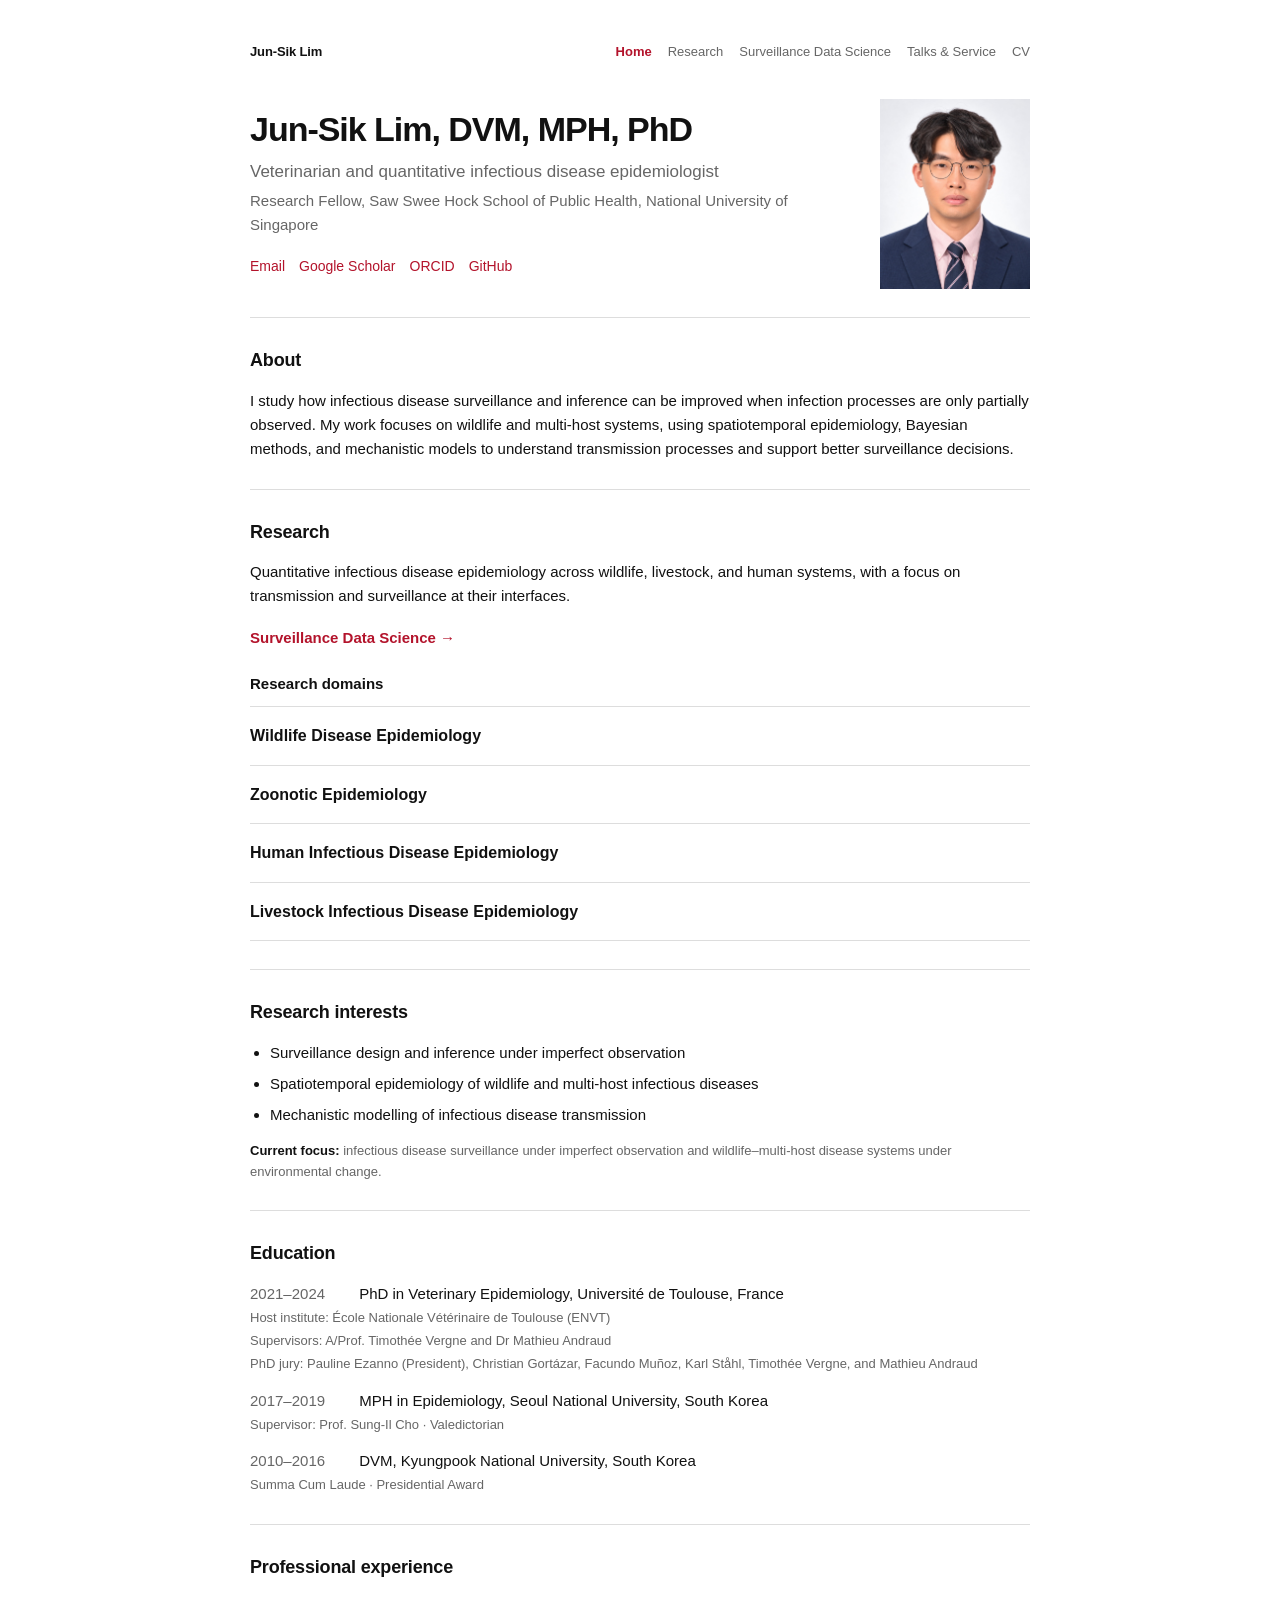
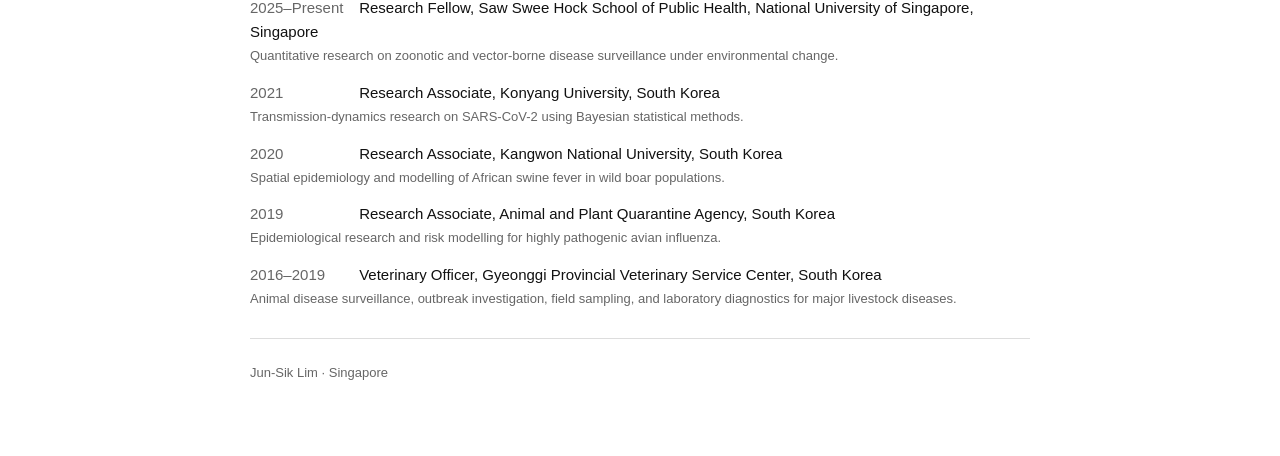
==== commit 76aee545: "Add files via upload" ====
--- a/index.html
+++ b/index.html
@@ -42,6 +42,7 @@
       <div class="nav-links">
         <a class="active" href="index.html">Home</a>
         <a href="research.html">Research</a>
+        <a href="surveillance-data-science.html">Surveillance Data Science</a>
         <a href="talks-service.html">Talks &amp; Service</a>
         <a href="cv.html">CV</a>
       </div>
@@ -71,14 +72,9 @@
       <h2>Research</h2>
       <p style="margin:0 0 18px;">Quantitative infectious disease epidemiology across wildlife, livestock, and human systems, with a focus on transmission and surveillance at their interfaces.</p>
 
-      <div style="margin:0 0 24px; padding:0 0 22px; border-bottom:1px solid var(--line);">
-        <div class="pub-meta" style="margin:0 0 3px;">Current research programme</div>
-        <div style="font-size:18px; font-weight:700; line-height:1.35; margin:0 0 7px;">
-          <a href="surveillance-data-science.html" style="color:var(--text);">Surveillance Data Science</a>
-        </div>
-        <p style="margin:0 0 8px; color:#333333;">From imperfect observations to better surveillance decisions: infer latent infection risk, evaluate the added value of new host or data sources, and design what to observe next under limited surveillance resources.</p>
-        <p style="margin:0; font-size:14px;"><a href="surveillance-data-science.html"><strong>Explore Surveillance Data Science →</strong></a></p>
-      </div>
+      <p style="margin:10px 0 22px; font-size:15px;">
+        <a href="surveillance-data-science.html"><strong>Surveillance Data Science →</strong></a>
+      </p>
 
       <h3 style="margin-bottom:10px;">Research domains</h3>
       <div class="area-grid">
--- a/assets/site.css
+++ b/assets/site.css
@@ -467,3 +467,305 @@
     padding:17px 0;
   }
 }
+
+
+/* Surveillance Data Science page */
+.sds-page{
+  --sds-ink:#172333;
+  --sds-soft:#f7f7f5;
+  --sds-wash:#fbf6f7;
+  --sds-line:#e3e3e0;
+  --sds-accent:#9f1730;
+  --sds-accent-soft:#f5e9ec;
+  max-width:900px;
+}
+
+.sds-hero{
+  position:relative;
+  padding:18px 0 34px;
+  border-bottom:1px solid var(--line);
+}
+
+.sds-eyebrow{
+  margin:0 0 10px;
+  color:var(--accent);
+  font-size:12px;
+  font-weight:700;
+  letter-spacing:.12em;
+  text-transform:uppercase;
+}
+
+.sds-title{
+  max-width:780px;
+  margin:0;
+  color:var(--sds-ink);
+  font-family:Georgia,"Times New Roman",serif;
+  font-size:46px;
+  font-weight:700;
+  line-height:1.08;
+  letter-spacing:-.035em;
+}
+
+.sds-subtitle{
+  max-width:700px;
+  margin:14px 0 0;
+  color:#3f4650;
+  font-size:18px;
+  line-height:1.55;
+}
+
+.sds-question{
+  margin-top:28px;
+  padding:22px 24px 23px;
+  border-left:4px solid var(--accent);
+  background:var(--sds-wash);
+}
+
+.sds-question-label{
+  margin-bottom:7px;
+  color:var(--accent);
+  font-size:11px;
+  font-weight:700;
+  letter-spacing:.1em;
+  text-transform:uppercase;
+}
+
+.sds-question p{
+  max-width:760px;
+  color:var(--sds-ink);
+  font-family:Georgia,"Times New Roman",serif;
+  font-size:23px;
+  line-height:1.4;
+}
+
+.sds-intro-grid{
+  display:grid;
+  grid-template-columns:1.1fr .9fr;
+  gap:34px;
+  align-items:start;
+}
+
+.sds-intro-grid p{
+  color:#30363d;
+}
+
+.sds-principle{
+  padding:18px 20px;
+  border:1px solid var(--sds-line);
+  background:var(--sds-soft);
+}
+
+.sds-principle strong{
+  display:block;
+  margin-bottom:6px;
+  color:var(--sds-ink);
+  font-size:14px;
+}
+
+.sds-principle p{
+  color:var(--muted);
+  font-size:14px;
+}
+
+.sds-flow{
+  display:grid;
+  grid-template-columns:repeat(4,minmax(0,1fr));
+  gap:14px;
+  margin-top:20px;
+}
+
+.sds-stage{
+  position:relative;
+  min-height:205px;
+  padding:18px 17px 20px;
+  border:1px solid var(--sds-line);
+  background:#fff;
+}
+
+.sds-stage:not(:last-child)::after{
+  content:"→";
+  position:absolute;
+  top:50%;
+  right:-17px;
+  z-index:2;
+  width:20px;
+  transform:translateY(-50%);
+  color:#9a9a9a;
+  background:#fff;
+  text-align:center;
+  font-size:18px;
+}
+
+.sds-stage-number{
+  display:flex;
+  width:28px;
+  height:28px;
+  align-items:center;
+  justify-content:center;
+  margin-bottom:14px;
+  border-radius:50%;
+  background:var(--sds-accent-soft);
+  color:var(--accent);
+  font-size:12px;
+  font-weight:700;
+}
+
+.sds-stage h3{
+  margin-bottom:8px;
+  color:var(--sds-ink);
+  font-family:Georgia,"Times New Roman",serif;
+  font-size:20px;
+}
+
+.sds-stage .sds-stage-question{
+  margin-bottom:10px;
+  color:#2e3338;
+  font-size:13px;
+  font-weight:700;
+  line-height:1.45;
+}
+
+.sds-stage p{
+  color:var(--muted);
+  font-size:13px;
+  line-height:1.55;
+}
+
+.sds-value-grid{
+  display:grid;
+  grid-template-columns:repeat(3,minmax(0,1fr));
+  gap:0;
+  margin-top:18px;
+  border:1px solid var(--sds-line);
+}
+
+.sds-value{
+  padding:21px 20px 22px;
+  background:#fff;
+}
+
+.sds-value + .sds-value{
+  border-left:1px solid var(--sds-line);
+}
+
+.sds-value-index{
+  display:block;
+  margin-bottom:7px;
+  color:var(--accent);
+  font-size:11px;
+  font-weight:700;
+  letter-spacing:.08em;
+}
+
+.sds-value h3{
+  color:var(--sds-ink);
+  font-family:Georgia,"Times New Roman",serif;
+  font-size:18px;
+}
+
+.sds-value .question{
+  min-height:42px;
+  margin:7px 0 11px;
+  color:#333a42;
+  font-size:13px;
+  font-weight:700;
+  line-height:1.45;
+}
+
+.sds-value p{
+  color:var(--muted);
+  font-size:13px;
+  line-height:1.5;
+}
+
+.sds-systems{
+  margin-top:18px;
+  border-top:1px solid var(--sds-line);
+}
+
+.sds-system{
+  display:grid;
+  grid-template-columns:220px 1fr;
+  gap:26px;
+  padding:18px 0;
+  border-bottom:1px solid var(--sds-line);
+}
+
+.sds-system-name{
+  color:var(--sds-ink);
+  font-weight:700;
+}
+
+.sds-system-tags{
+  margin-top:3px;
+  color:var(--accent);
+  font-size:12px;
+}
+
+.sds-system p{
+  color:#3f454b;
+  font-size:14px;
+}
+
+.sds-approaches{
+  display:flex;
+  flex-wrap:wrap;
+  gap:8px 10px;
+  margin-top:16px;
+}
+
+.sds-approach{
+  padding:7px 10px;
+  border:1px solid #d9d9d7;
+  background:#fff;
+  color:#3f454b;
+  font-size:12px;
+}
+
+.sds-vision{
+  margin-top:4px;
+  padding:24px 25px;
+  background:var(--sds-ink);
+  color:#fff;
+}
+
+.sds-vision h2{
+  color:#fff;
+}
+
+.sds-vision p{
+  max-width:760px;
+  color:#eef1f4;
+  font-size:15px;
+}
+
+.sds-vision strong{
+  color:#fff;
+}
+
+@media(max-width:760px){
+  .sds-title{font-size:38px}
+  .sds-subtitle{font-size:16px}
+  .sds-intro-grid{grid-template-columns:1fr;gap:18px}
+  .sds-flow{grid-template-columns:1fr;gap:10px}
+  .sds-stage{min-height:0}
+  .sds-stage:not(:last-child)::after{
+    content:"↓";
+    top:auto;
+    right:auto;
+    bottom:-18px;
+    left:50%;
+    width:24px;
+    transform:translateX(-50%);
+  }
+  .sds-value-grid{grid-template-columns:1fr}
+  .sds-value + .sds-value{border-left:0;border-top:1px solid var(--sds-line)}
+  .sds-value .question{min-height:0}
+  .sds-system{grid-template-columns:1fr;gap:7px}
+}
+
+@media(max-width:560px){
+  .sds-title{font-size:33px}
+  .sds-question{padding:18px 18px 19px}
+  .sds-question p{font-size:20px}
+}
